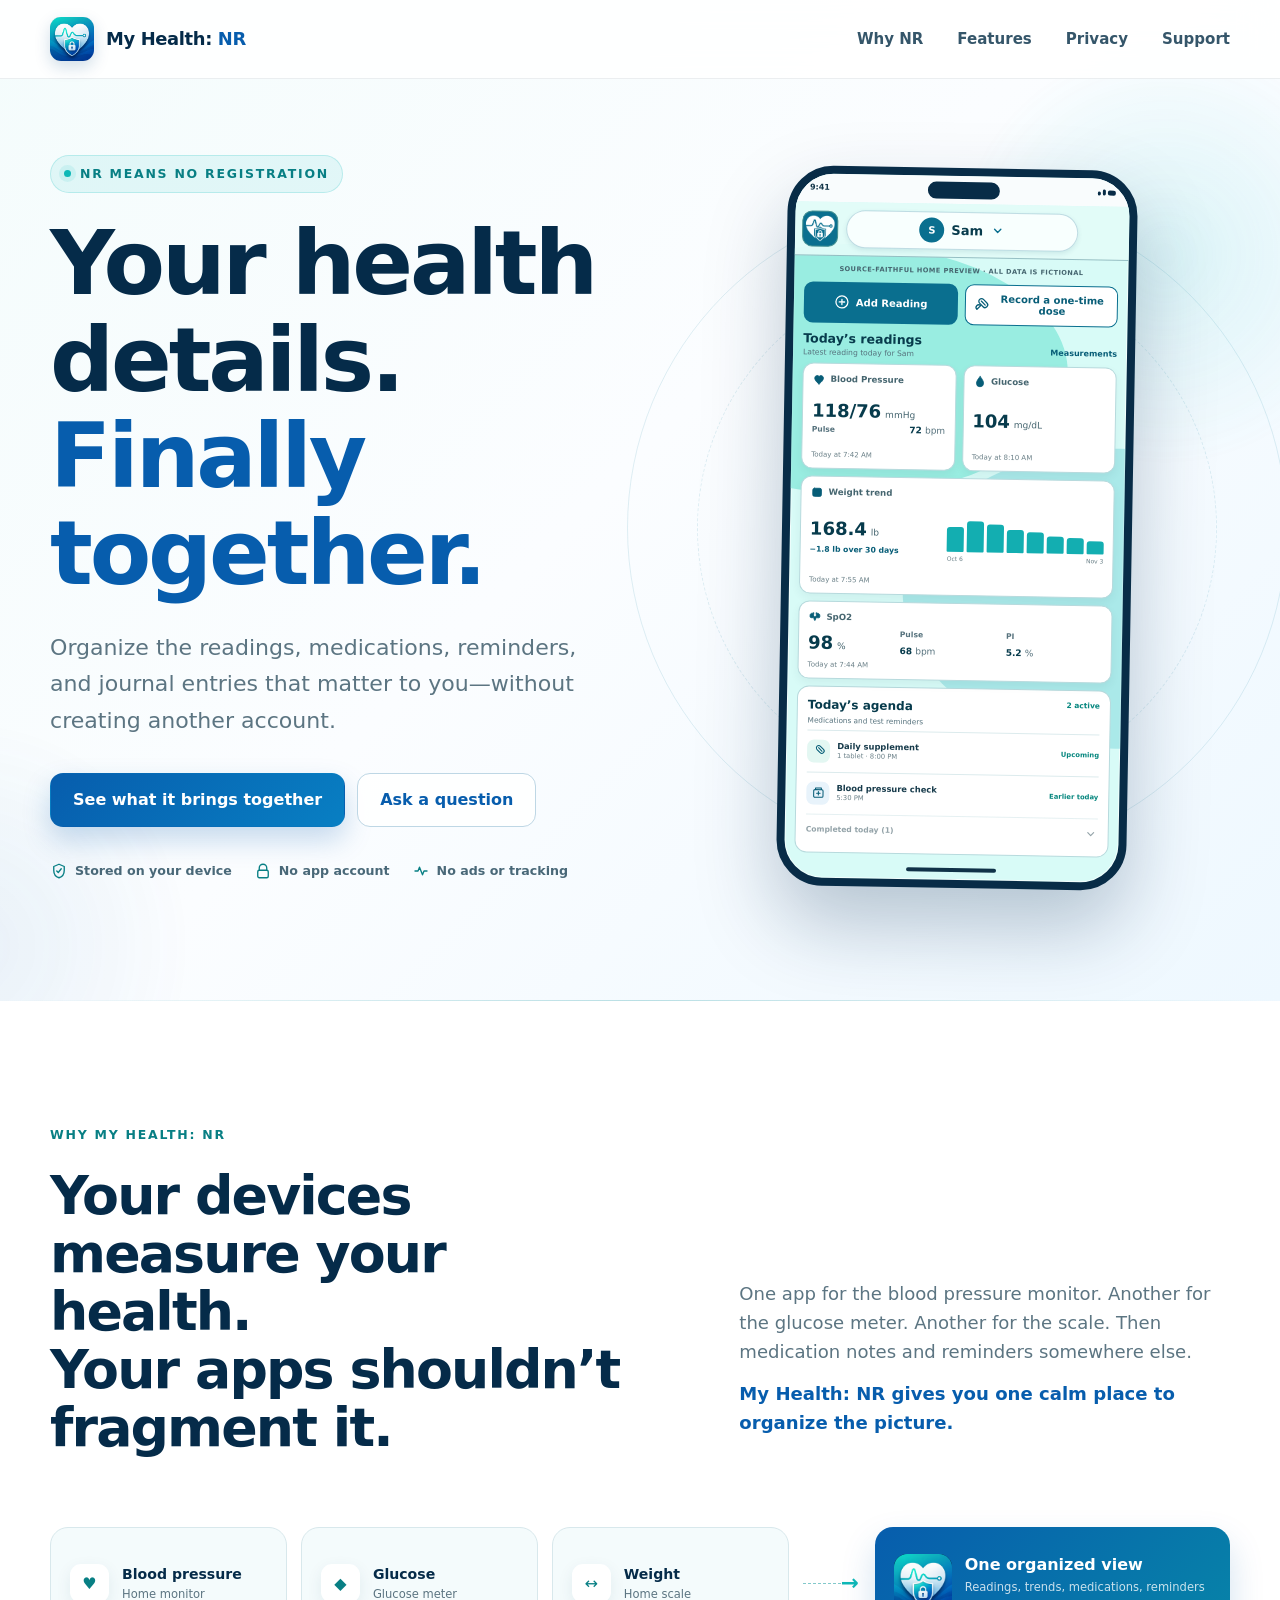
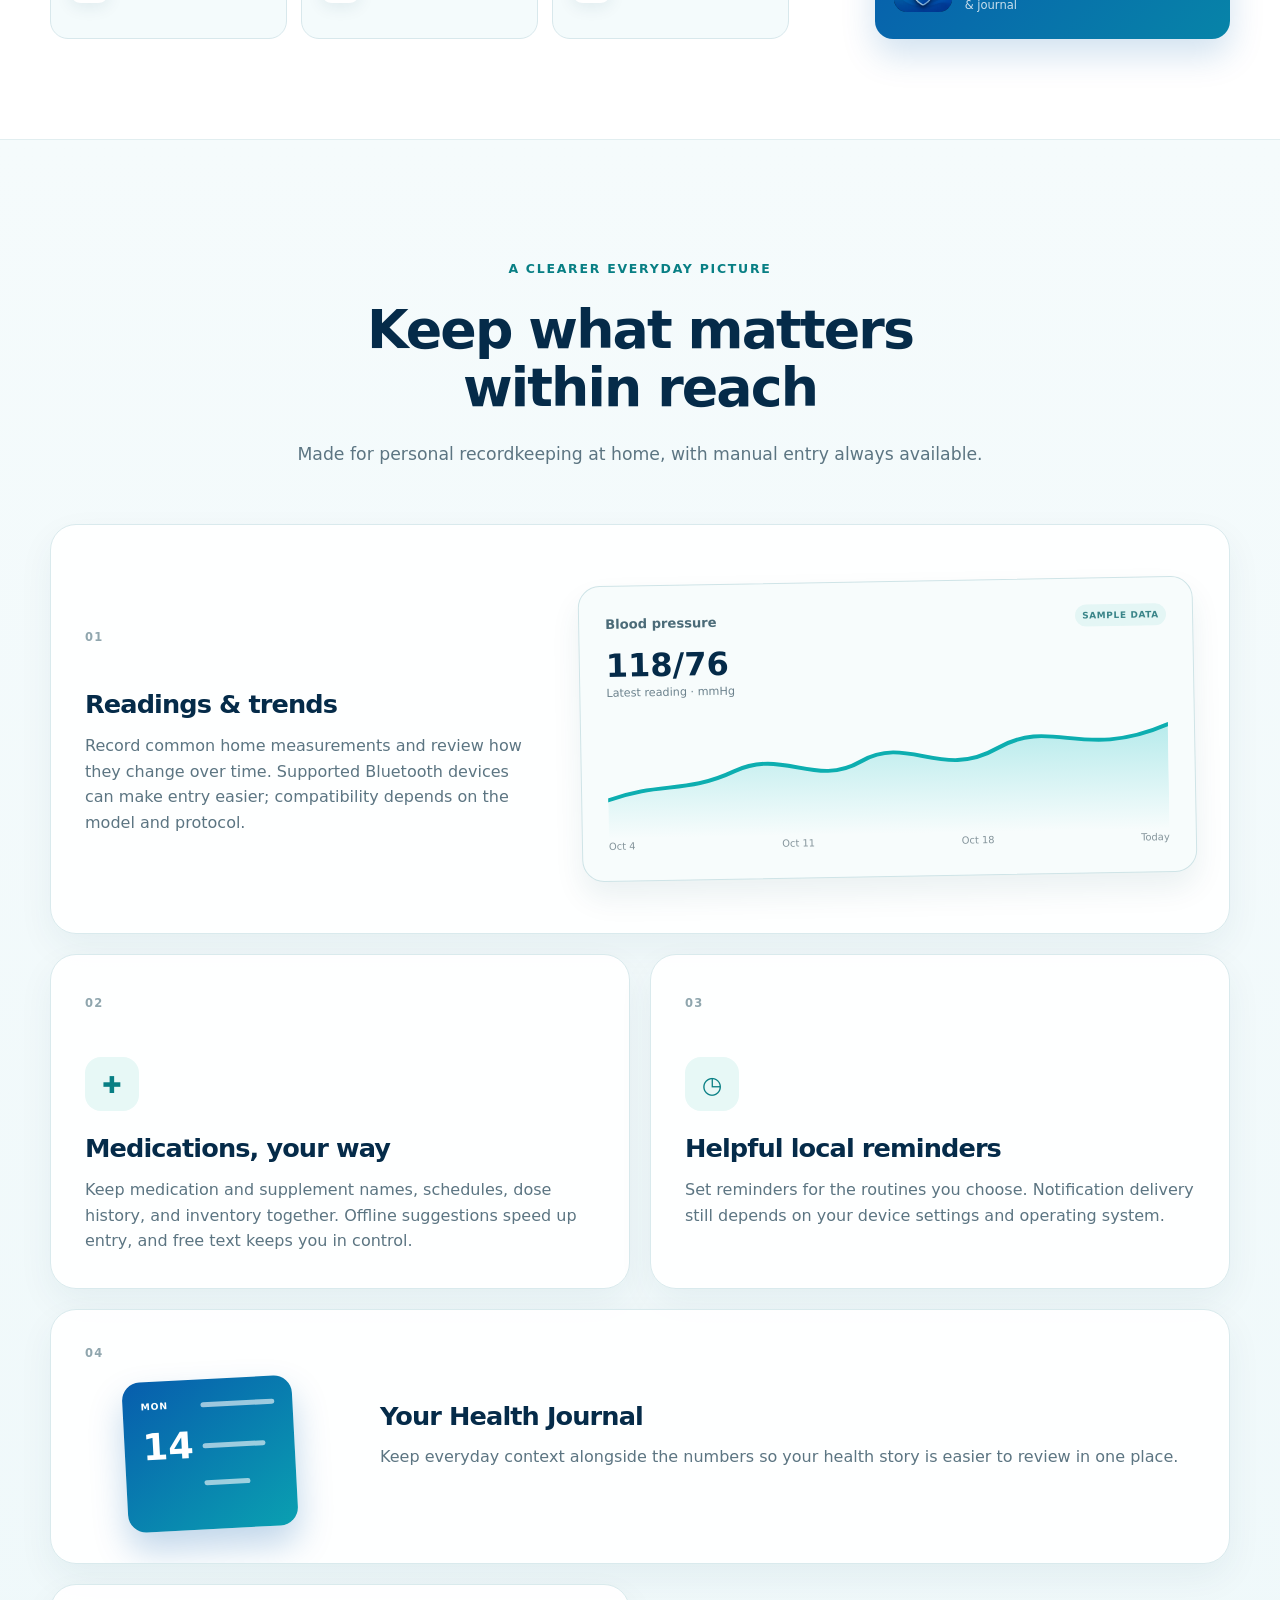
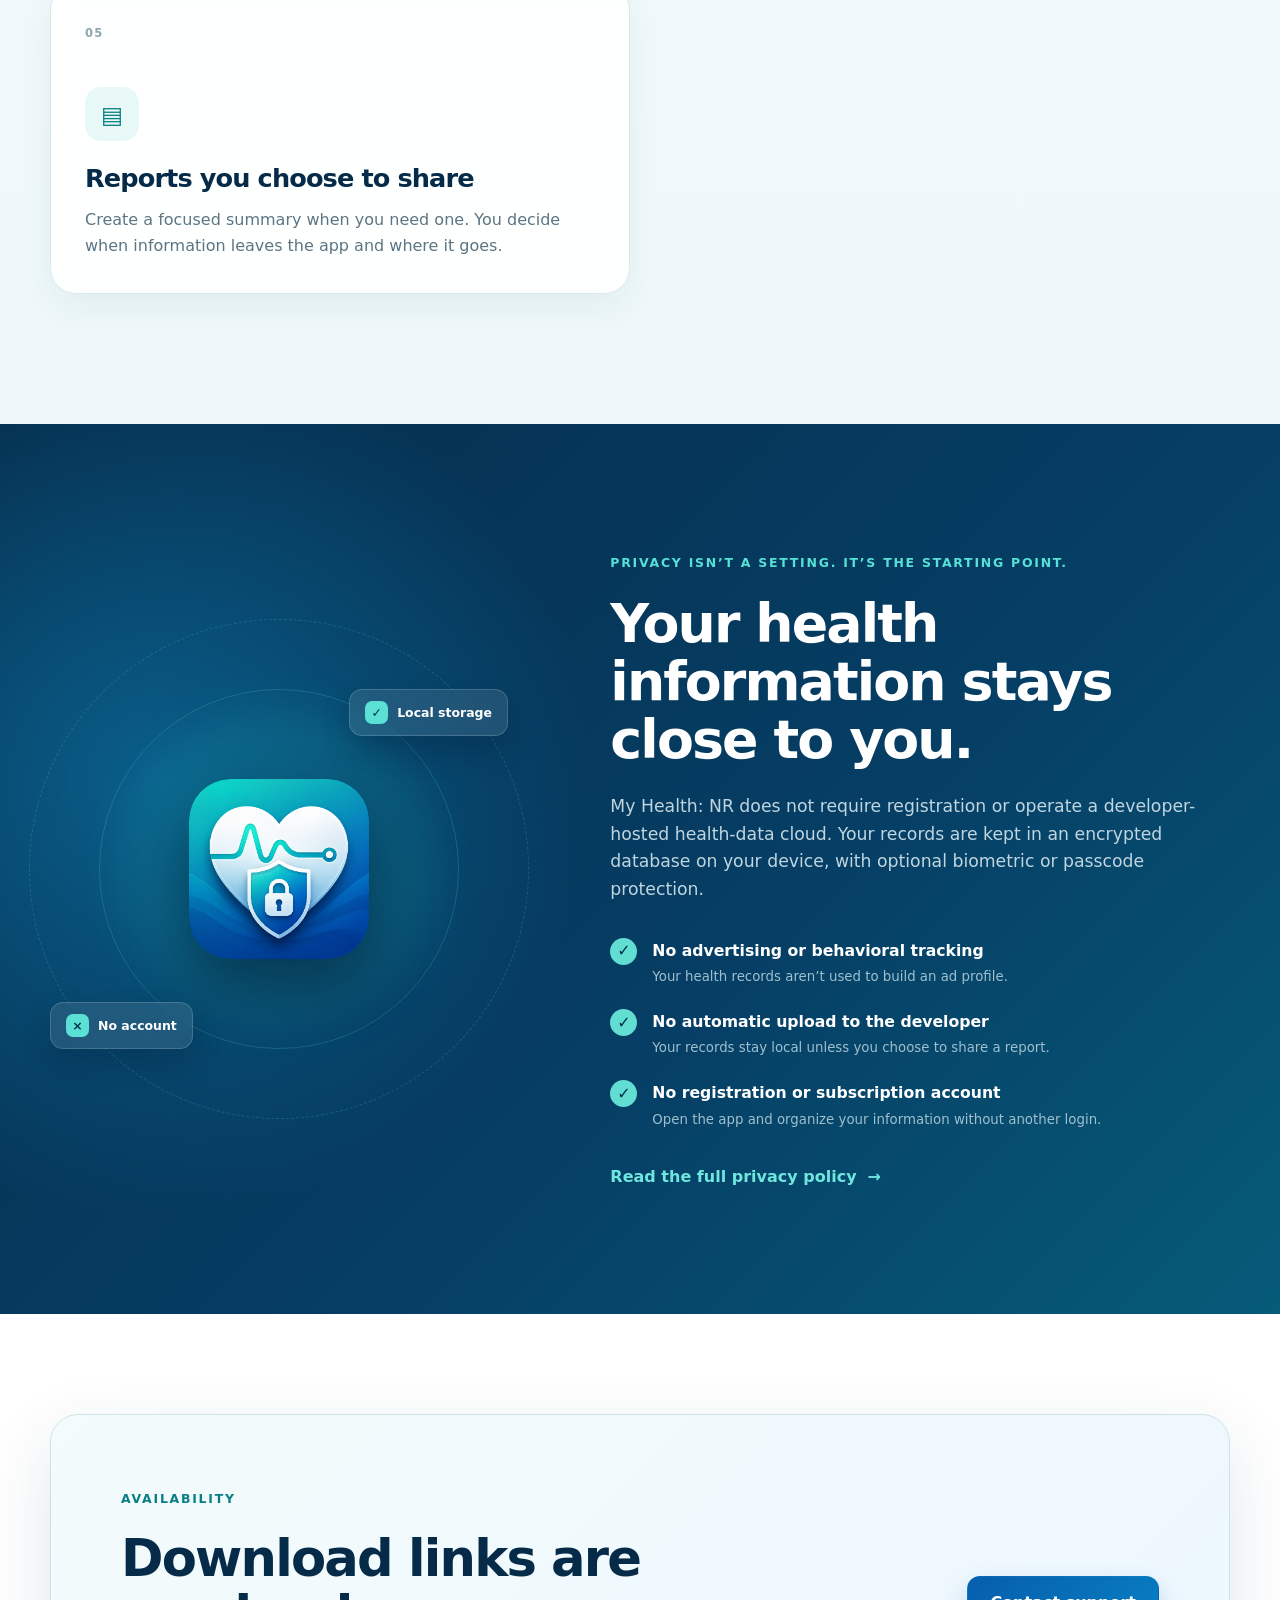
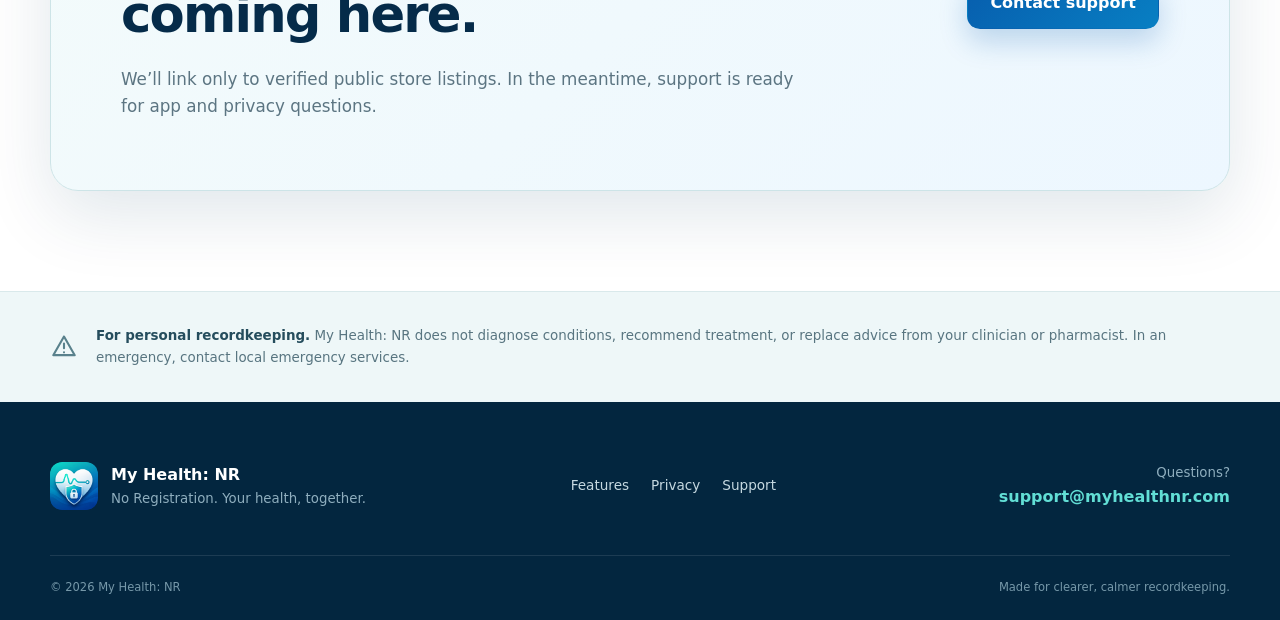
==== index.html @ 7d85dfb4 "Publish initial My Health NR website" ====
<!doctype html>
<html lang="en">
<head>
  <meta charset="utf-8">
  <meta name="viewport" content="width=device-width, initial-scale=1">
  <meta name="theme-color" content="#075dad">
  <meta name="description" content="My Health: NR keeps readings, medication details, reminders, and your health journal organized in one private place—without an app account.">
  <meta property="og:title" content="My Health: NR — your health, together">
  <meta property="og:description" content="One private place for the health details you track at home. No registration required.">
  <meta property="og:type" content="website">
  <title>My Health: NR — Your health, together</title>
  <link rel="icon" href="assets/icon.png">
  <link rel="stylesheet" href="styles.css">
</head>
<body>
  <a class="skip-link" href="#main">Skip to main content</a>

  <header class="site-header" data-header>
    <div class="header-inner">
      <a class="brand" href="index.html" aria-label="My Health: NR home">
        <img src="assets/icon.png" alt="" width="44" height="44">
        <span>My Health: <strong>NR</strong></span>
      </a>
      <button class="menu-button" type="button" aria-expanded="false" aria-controls="site-nav" data-menu-button>
        <span class="sr-only">Open menu</span>
        <span></span><span></span><span></span>
      </button>
      <nav id="site-nav" class="site-nav" aria-label="Main navigation" data-nav>
        <a href="#why">Why NR</a>
        <a href="#features">Features</a>
        <a href="#privacy">Privacy</a>
        <a href="support.html">Support</a>
      </nav>
    </div>
  </header>

  <main id="main">
    <section class="hero">
      <div class="hero-glow hero-glow-one" aria-hidden="true"></div>
      <div class="hero-glow hero-glow-two" aria-hidden="true"></div>
      <div class="shell hero-grid">
        <div class="hero-copy">
          <div class="eyebrow"><span class="eyebrow-dot"></span> NR means No Registration</div>
          <h1>Your health details.<br><span>Finally together.</span></h1>
          <p class="hero-lead">Organize the readings, medications, reminders, and journal entries that matter to you—without creating another account.</p>
          <div class="hero-actions">
            <a class="button button-primary" href="#features">See what it brings together</a>
            <a class="button button-secondary" href="mailto:support@myhealthnr.com?subject=My%20Health%3A%20NR%20question">Ask a question</a>
          </div>
          <div class="trust-row" aria-label="Product principles">
            <span><svg aria-hidden="true" viewBox="0 0 24 24"><path d="M12 3 5 6v5c0 4.7 2.8 8.8 7 10 4.2-1.2 7-5.3 7-10V6l-7-3Z"/><path d="m9 12 2 2 4-5"/></svg>Stored on your device</span>
            <span><svg aria-hidden="true" viewBox="0 0 24 24"><path d="M7 11V8a5 5 0 0 1 10 0v3"/><rect x="5" y="11" width="14" height="10" rx="2"/></svg>No app account</span>
            <span><svg aria-hidden="true" viewBox="0 0 24 24"><path d="M4 12h4l2-5 4 10 2-5h4"/></svg>No ads or tracking</span>
          </div>
        </div>

        <div class="hero-visual" aria-label="Source-faithful illustration of the My Health: NR Home screen using fictional data">
          <div class="orbit orbit-one" aria-hidden="true"></div>
          <div class="orbit orbit-two" aria-hidden="true"></div>
          <div class="phone">
            <div class="phone-top"><span>9:41</span><span class="phone-island"></span><span class="phone-status" aria-hidden="true"><i></i><i></i><i></i></span></div>
            <div class="phone-appbar">
              <div class="mnr-brand-backdrop" aria-label="Menu and My Health: NR brand badge"><span class="mnr-brand-mask"></span></div>
              <div class="mnr-profile-control" aria-label="Selected fictional profile: Sam">
                <span class="phone-avatar">S</span><strong>Sam</strong>
                <svg aria-hidden="true" viewBox="0 0 24 24"><path d="m7 9 5 5 5-5"/></svg>
              </div>
              <span class="mnr-top-spacer" aria-hidden="true"></span>
            </div>
            <div class="phone-body">
              <div class="demo-note">SOURCE-FAITHFUL HOME PREVIEW · ALL DATA IS FICTIONAL</div>
              <div class="mnr-actions">
                <div class="mnr-action mnr-action-primary"><svg aria-hidden="true" viewBox="0 0 24 24"><circle cx="12" cy="12" r="9"/><path d="M12 8v8M8 12h8"/></svg><span>Add Reading</span></div>
                <div class="mnr-action mnr-action-secondary"><svg aria-hidden="true" viewBox="0 0 24 24"><path d="M8.5 4.5a4 4 0 0 1 5.7 0l5.3 5.3a4 4 0 0 1-5.7 5.7L8.5 10.2a4 4 0 0 1 0-5.7Z"/><path d="m11 7 6 6M4.5 13.8a4 4 0 0 1 5.7 0l.1.1-5.6 5.6-.2-.1a4 4 0 0 1 0-5.6Z"/></svg><span>Record a one-time dose</span></div>
              </div>
              <div class="mnr-section-heading">
                <div><strong>Today’s readings</strong><small>Latest reading today for Sam</small></div><span>Measurements</span>
              </div>
              <div class="mnr-reading-grid">
                <div class="mnr-reading-card">
                  <div class="mnr-card-label"><svg aria-hidden="true" viewBox="0 0 24 24"><path d="M12 21s-8-5.2-8-11a4.5 4.5 0 0 1 8-2.8A4.5 4.5 0 0 1 20 10c0 5.8-8 11-8 11Z"/></svg><span>Blood Pressure</span></div>
                  <div class="mnr-reading-data"><div class="mnr-primary"><strong>118/76</strong><span>mmHg</span></div><div class="mnr-secondary"><span>Pulse</span><b>72 <i>bpm</i></b></div></div>
                  <small class="mnr-card-footer">Today at 7:42 AM</small>
                </div>
                <div class="mnr-reading-card">
                  <div class="mnr-card-label"><svg aria-hidden="true" viewBox="0 0 24 24"><path d="M12 2S5.5 9.2 5.5 14.5a6.5 6.5 0 0 0 13 0C18.5 9.2 12 2 12 2Z"/></svg><span>Glucose</span></div>
                  <div class="mnr-reading-data"><div class="mnr-primary"><strong>104</strong><span>mg/dL</span></div></div>
                  <small class="mnr-card-footer">Today at 8:10 AM</small>
                </div>
                <div class="mnr-reading-card mnr-card-wide mnr-weight-card">
                  <div class="mnr-card-label"><svg aria-hidden="true" viewBox="0 0 24 24"><rect x="4" y="5" width="16" height="15" rx="3"/><path d="M9 10a3 3 0 0 1 6 0M12 10l2-2"/></svg><span>Weight trend</span></div>
                  <div class="mnr-weight-layout"><div><div class="mnr-primary"><strong>168.4</strong><span>lb</span></div><b class="mnr-trend-delta">−1.8 lb over 30 days</b></div><div class="mnr-bars" aria-hidden="true"><i style="height:70%"></i><i style="height:86%"></i><i style="height:78%"></i><i style="height:64%"></i><i style="height:58%"></i><i style="height:49%"></i><i style="height:44%"></i><i style="height:38%"></i><span><em>Oct 6</em><em>Nov 3</em></span></div></div>
                  <small class="mnr-card-footer">Today at 7:55 AM</small>
                </div>
                <div class="mnr-reading-card mnr-card-wide mnr-ox-card">
                  <div class="mnr-card-label"><svg aria-hidden="true" viewBox="0 0 24 24"><path d="M9.5 4.5v6.8c0 1.1-.9 2-2 2H5c-1.1 0-2-.9-2-2V9c0-2.2 1.8-4 4-4h2.5ZM14.5 4.5v6.8c0 1.1.9 2 2 2H19c1.1 0 2-.9 2-2V9c0-2.2-1.8-4-4-4h-2.5ZM9.5 10.5c0 3.5 1 6 2.5 8 1.5-2 2.5-4.5 2.5-8"/></svg><span>SpO2</span></div>
                  <div class="mnr-ox-layout"><div class="mnr-primary"><strong>98</strong><span>%</span></div><div class="mnr-secondary"><span>Pulse</span><b>68 <i>bpm</i></b></div><div class="mnr-secondary"><span>PI</span><b>5.2 <i>%</i></b></div></div>
                  <small class="mnr-card-footer">Today at 7:44 AM</small>
                </div>
              </div>
              <div class="mnr-agenda-card">
                <div class="mnr-agenda-heading"><div><strong>Today’s agenda</strong><small>Medications and test reminders</small></div><span>2 active</span></div>
                <div class="mnr-agenda-row"><span class="mnr-agenda-icon"><svg aria-hidden="true" viewBox="0 0 24 24"><path d="M8.5 4.5a4 4 0 0 1 5.7 0l5.3 5.3a4 4 0 0 1-5.7 5.7L8.5 10.2a4 4 0 0 1 0-5.7Z"/><path d="m11 7 6 6"/></svg></span><div><strong>Daily supplement</strong><small>1 tablet · 8:00 PM</small></div><b>Upcoming</b></div>
                <div class="mnr-agenda-row"><span class="mnr-agenda-icon mnr-test-icon"><svg aria-hidden="true" viewBox="0 0 24 24"><path d="M7 7V4h10v3M6 7h12a2 2 0 0 1 2 2v9a2 2 0 0 1-2 2H6a2 2 0 0 1-2-2V9a2 2 0 0 1 2-2Z"/><path d="M12 10v6M9 13h6"/></svg></span><div><strong>Blood pressure check</strong><small>5:30 PM</small></div><b>Earlier today</b></div>
                <div class="mnr-completed"><span>Completed today (1)</span><svg aria-hidden="true" viewBox="0 0 24 24"><path d="m7 9 5 5 5-5"/></svg></div>
              </div>
            </div>
            <div class="phone-home" aria-hidden="true"></div>
          </div>
          <div class="floating-card float-lock"><span>✓</span><div><strong>Private by design</strong><small>Protected on your device</small></div></div>
          <div class="floating-card float-journal"><span>i</span><div><strong>Fictional demo</strong><small>No patient records shown</small></div></div>
        </div>
      </div>
    </section>

    <section class="problem-section" id="why">
      <div class="shell problem-grid">
        <div>
          <p class="section-kicker">Why My Health: NR</p>
          <h2>Your devices measure your health.<br>Your apps shouldn’t fragment it.</h2>
        </div>
        <div class="problem-copy">
          <p>One app for the blood pressure monitor. Another for the glucose meter. Another for the scale. Then medication notes and reminders somewhere else.</p>
          <p class="problem-answer">My Health: NR gives you one calm place to organize the picture.</p>
        </div>
      </div>
      <div class="shell device-flow" aria-label="Separate health sources brought into one organized view">
        <div class="source-card"><span class="source-icon">♥</span><div><strong>Blood pressure</strong><small>Home monitor</small></div></div>
        <div class="source-card"><span class="source-icon">◆</span><div><strong>Glucose</strong><small>Glucose meter</small></div></div>
        <div class="source-card"><span class="source-icon">↔</span><div><strong>Weight</strong><small>Home scale</small></div></div>
        <div class="flow-arrow" aria-hidden="true"><span></span><b>→</b></div>
        <div class="destination-card"><img src="assets/icon.png" alt="" width="64" height="64"><div><strong>One organized view</strong><small>Readings, trends, medications, reminders &amp; journal</small></div></div>
      </div>
    </section>

    <section class="features-section" id="features">
      <div class="shell">
        <div class="section-heading centered">
          <p class="section-kicker">A clearer everyday picture</p>
          <h2>Keep what matters within reach</h2>
          <p>Made for personal recordkeeping at home, with manual entry always available.</p>
        </div>
        <div class="feature-grid">
          <article class="feature-card feature-large">
            <div class="feature-copy">
              <span class="feature-number">01</span>
              <h3>Readings &amp; trends</h3>
              <p>Record common home measurements and review how they change over time. Supported Bluetooth devices can make entry easier; compatibility depends on the model and protocol.</p>
            </div>
            <div class="trend-demo" aria-label="Illustrative trend chart using sample data">
              <div class="trend-top"><span>Blood pressure</span><span class="sample-pill">SAMPLE DATA</span></div>
              <div class="trend-values"><strong>118/76</strong><small>Latest reading · mmHg</small></div>
              <svg aria-hidden="true" viewBox="0 0 420 135" preserveAspectRatio="none"><defs><linearGradient id="chart-fill" x1="0" y1="0" x2="0" y2="1"><stop offset="0" stop-color="#12bfc2" stop-opacity=".28"/><stop offset="1" stop-color="#12bfc2" stop-opacity="0"/></linearGradient></defs><path class="chart-fill" d="M0 95 C40 76, 58 90, 95 67 S155 86, 190 59 S250 80, 292 48 S355 63, 420 26 L420 135 L0 135Z"/><path class="chart-line" d="M0 95 C40 76, 58 90, 95 67 S155 86, 190 59 S250 80, 292 48 S355 63, 420 26"/></svg>
              <div class="chart-labels"><span>Oct 4</span><span>Oct 11</span><span>Oct 18</span><span>Today</span></div>
            </div>
          </article>

          <article class="feature-card">
            <span class="feature-number">02</span>
            <div class="feature-symbol">✚</div>
            <h3>Medications, your way</h3>
            <p>Keep medication and supplement names, schedules, dose history, and inventory together. Offline suggestions speed up entry, and free text keeps you in control.</p>
          </article>

          <article class="feature-card">
            <span class="feature-number">03</span>
            <div class="feature-symbol">◷</div>
            <h3>Helpful local reminders</h3>
            <p>Set reminders for the routines you choose. Notification delivery still depends on your device settings and operating system.</p>
          </article>

          <article class="feature-card journal-card">
            <span class="feature-number">04</span>
            <div class="journal-visual" aria-hidden="true"><span>MON</span><strong>14</strong><i></i><i></i><i></i></div>
            <div>
              <h3>Your Health Journal</h3>
              <p>Keep everyday context alongside the numbers so your health story is easier to review in one place.</p>
            </div>
          </article>

          <article class="feature-card">
            <span class="feature-number">05</span>
            <div class="feature-symbol">▤</div>
            <h3>Reports you choose to share</h3>
            <p>Create a focused summary when you need one. You decide when information leaves the app and where it goes.</p>
          </article>
        </div>
      </div>
    </section>

    <section class="privacy-section" id="privacy">
      <div class="shell privacy-grid">
        <div class="privacy-visual">
          <div class="privacy-ring ring-one"></div><div class="privacy-ring ring-two"></div>
          <img src="assets/icon.png" alt="My Health: NR app icon" width="180" height="180">
          <div class="privacy-badge badge-local"><span>✓</span>Local storage</div>
          <div class="privacy-badge badge-account"><span>×</span>No account</div>
        </div>
        <div class="privacy-copy">
          <p class="section-kicker light">Privacy isn’t a setting. It’s the starting point.</p>
          <h2>Your health information stays close to you.</h2>
          <p>My Health: NR does not require registration or operate a developer-hosted health-data cloud. Your records are kept in an encrypted database on your device, with optional biometric or passcode protection.</p>
          <ul class="privacy-list">
            <li><span>✓</span><div><strong>No advertising or behavioral tracking</strong><small>Your health records aren’t used to build an ad profile.</small></div></li>
            <li><span>✓</span><div><strong>No automatic upload to the developer</strong><small>Your records stay local unless you choose to share a report.</small></div></li>
            <li><span>✓</span><div><strong>No registration or subscription account</strong><small>Open the app and organize your information without another login.</small></div></li>
          </ul>
          <a class="text-link light-link" href="privacy.html">Read the full privacy policy <span>→</span></a>
        </div>
      </div>
    </section>

    <section class="availability-section" id="availability">
      <div class="shell availability-card">
        <div>
          <p class="section-kicker">Availability</p>
          <h2>Download links are coming here.</h2>
          <p>We’ll link only to verified public store listings. In the meantime, support is ready for app and privacy questions.</p>
        </div>
        <a class="button button-primary" href="mailto:support@myhealthnr.com?subject=My%20Health%3A%20NR%20availability">Contact support</a>
      </div>
    </section>

    <section class="disclaimer-section">
      <div class="shell disclaimer-inner">
        <svg aria-hidden="true" viewBox="0 0 24 24"><path d="M12 3 2.8 19h18.4L12 3Z"/><path d="M12 9v4M12 16.5v.1"/></svg>
        <p><strong>For personal recordkeeping.</strong> My Health: NR does not diagnose conditions, recommend treatment, or replace advice from your clinician or pharmacist. In an emergency, contact local emergency services.</p>
      </div>
    </section>
  </main>

  <footer class="site-footer">
    <div class="shell footer-grid">
      <div class="footer-brand"><img src="assets/icon.png" alt="" width="48" height="48"><div><strong>My Health: NR</strong><small>No Registration. Your health, together.</small></div></div>
      <nav aria-label="Footer navigation"><a href="index.html#features">Features</a><a href="privacy.html">Privacy</a><a href="support.html">Support</a></nav>
      <div class="footer-contact"><small>Questions?</small><a href="mailto:support@myhealthnr.com">support@myhealthnr.com</a></div>
    </div>
    <div class="shell footer-bottom"><span>© <span data-year>2026</span> My Health: NR</span><span>Made for clearer, calmer recordkeeping.</span></div>
  </footer>
  <script src="script.js"></script>
</body>
</html>
---- styles.css ----
:root {
  --navy: #052b49;
  --blue: #075dad;
  --blue-deep: #064888;
  --teal: #0eb8b7;
  --teal-dark: #087f84;
  --mint: #d8fbf7;
  --ice: #f4fbfc;
  --ink: #12394f;
  --muted: #5c7582;
  --line: #d8e8ec;
  --white: #fff;
  --shadow: 0 24px 70px rgba(6, 58, 89, .12);
  --radius: 26px;
  --shell: min(1180px, calc(100% - 40px));
}

* { box-sizing: border-box; }
html { scroll-behavior: smooth; }
body { margin: 0; color: var(--ink); background: var(--white); font-family: Inter, ui-sans-serif, system-ui, -apple-system, BlinkMacSystemFont, "Segoe UI", sans-serif; line-height: 1.6; -webkit-font-smoothing: antialiased; }
img, svg { display: block; max-width: 100%; }
a { color: inherit; }
button, a { -webkit-tap-highlight-color: transparent; }
button { font: inherit; }
h1, h2, h3, p { margin-top: 0; }
h1, h2, h3 { color: var(--navy); letter-spacing: -.035em; line-height: 1.08; }
h1 { font-size: clamp(3.3rem, 7vw, 6.6rem); font-weight: 780; margin-bottom: 28px; }
h2 { font-size: clamp(2.15rem, 4.2vw, 4.25rem); margin-bottom: 24px; }
h3 { font-size: clamp(1.35rem, 2vw, 1.85rem); margin-bottom: 14px; }
p { color: var(--muted); }
.shell { width: var(--shell); margin-inline: auto; }
.sr-only { position: absolute; width: 1px; height: 1px; padding: 0; margin: -1px; overflow: hidden; clip: rect(0,0,0,0); white-space: nowrap; border: 0; }
.skip-link { position: fixed; left: 16px; top: -80px; z-index: 999; background: var(--navy); color: white; padding: 12px 18px; border-radius: 9px; text-decoration: none; transition: top .2s; }
.skip-link:focus { top: 16px; }

.site-header { position: fixed; inset: 0 0 auto; z-index: 50; background: rgba(255,255,255,.86); backdrop-filter: blur(18px); border-bottom: 1px solid rgba(5,43,73,.08); transition: box-shadow .25s, background .25s; }
.site-header.scrolled { background: rgba(255,255,255,.96); box-shadow: 0 8px 30px rgba(5,43,73,.08); }
.header-inner { width: var(--shell); min-height: 78px; margin-inline: auto; display: flex; align-items: center; justify-content: space-between; gap: 30px; }
.brand { display: inline-flex; align-items: center; gap: 12px; text-decoration: none; color: var(--navy); font-size: 1.12rem; font-weight: 680; letter-spacing: -.02em; }
.brand img { width: 44px; height: 44px; border-radius: 11px; box-shadow: 0 6px 16px rgba(6,74,126,.18); }
.brand strong { color: var(--blue); }
.site-nav { display: flex; align-items: center; gap: 34px; }
.site-nav a { color: #35566a; text-decoration: none; font-size: .94rem; font-weight: 650; }
.site-nav a:hover, .site-nav a:focus-visible { color: var(--blue); }
.menu-button { display: none; width: 44px; height: 44px; border: 0; background: transparent; align-items: center; justify-content: center; flex-direction: column; gap: 5px; }
.menu-button span:not(.sr-only) { width: 23px; height: 2px; background: var(--navy); border-radius: 2px; transition: transform .2s, opacity .2s; }

.hero { position: relative; min-height: 800px; padding: 155px 0 100px; overflow: hidden; background: linear-gradient(135deg, #f4fcfc 0%, #fbfdff 48%, #eef8ff 100%); }
.hero::after { content: ""; position: absolute; inset: auto 0 0; height: 1px; background: linear-gradient(90deg, transparent, #b9dfe4, transparent); }
.hero-grid { display: grid; grid-template-columns: 1.02fr .98fr; align-items: center; gap: clamp(30px, 5vw, 80px); position: relative; z-index: 2; }
.hero-copy { padding-bottom: 20px; }
.eyebrow, .section-kicker { display: inline-flex; align-items: center; gap: 9px; color: var(--teal-dark); font-size: .78rem; font-weight: 800; letter-spacing: .14em; text-transform: uppercase; margin-bottom: 22px; }
.eyebrow { padding: 8px 13px; border-radius: 999px; background: rgba(14,184,183,.09); border: 1px solid rgba(14,184,183,.2); }
.eyebrow-dot { width: 7px; height: 7px; background: var(--teal); border-radius: 50%; box-shadow: 0 0 0 5px rgba(14,184,183,.1); }
h1 span { color: var(--blue); }
.hero-lead { max-width: 650px; font-size: clamp(1.15rem, 2vw, 1.38rem); line-height: 1.65; margin-bottom: 34px; }
.hero-actions { display: flex; gap: 12px; flex-wrap: wrap; }
.button { min-height: 52px; display: inline-flex; align-items: center; justify-content: center; padding: 13px 22px; border: 1px solid transparent; border-radius: 13px; text-decoration: none; font-weight: 760; transition: transform .18s, box-shadow .18s, background .18s; }
.button:hover { transform: translateY(-2px); }
.button-primary { color: white; background: linear-gradient(135deg, var(--blue), #087fc3); box-shadow: 0 13px 28px rgba(7,93,173,.22); }
.button-primary:hover { box-shadow: 0 16px 34px rgba(7,93,173,.29); }
.button-secondary { color: var(--blue); background: rgba(255,255,255,.9); border-color: #bed7e5; }
.trust-row { display: flex; align-items: center; gap: 22px; flex-wrap: wrap; margin-top: 34px; color: #496878; font-size: .79rem; font-weight: 650; }
.trust-row span { display: inline-flex; align-items: center; gap: 7px; }
.trust-row svg { width: 18px; height: 18px; fill: none; stroke: var(--teal-dark); stroke-width: 1.8; stroke-linecap: round; stroke-linejoin: round; }
.hero-glow { position: absolute; border-radius: 50%; filter: blur(10px); opacity: .7; }
.hero-glow-one { width: 430px; height: 430px; right: -100px; top: 40px; background: radial-gradient(circle, rgba(15,189,193,.18), transparent 70%); }
.hero-glow-two { width: 470px; height: 470px; left: -270px; bottom: -180px; background: radial-gradient(circle, rgba(7,93,173,.11), transparent 70%); }

.hero-visual { position: relative; min-height: 740px; display: grid; place-items: center; }
.orbit { position: absolute; border-radius: 50%; border: 1px solid rgba(9,125,154,.12); }
.orbit-one { width: 660px; height: 660px; }
.orbit-two { width: 520px; height: 520px; border-style: dashed; }
.phone { width: 350px; height: 720px; position: relative; z-index: 3; background: #d8fbf7; border: 8px solid #082c47; border-radius: 46px; box-shadow: 0 38px 80px rgba(4,43,76,.26), inset 0 0 0 1px rgba(255,255,255,.7); overflow: hidden; transform: rotate(1deg); }
.phone::before, .phone::after { content: ""; position: absolute; z-index: 0; border-radius: 50%; pointer-events: none; }
.phone::before { width: 430px; height: 250px; left: -155px; top: 70px; background: #68e2d0; opacity: .56; }
.phone::after { width: 430px; height: 300px; right: -210px; top: 270px; background: #33b9c5; opacity: .28; }
.phone-top, .phone-appbar, .phone-body, .phone-home { position: relative; z-index: 1; }
.phone-top { height: 28px; display: flex; align-items: center; justify-content: space-between; padding: 0 14px; background: #f9fcfd; font-size: 8px; font-weight: 750; color: #14374a; }
.phone-island { width: 72px; height: 17px; border-radius: 15px; background: #082c47; }
.phone-status { display: flex; align-items: flex-end; gap: 2px; }
.phone-status i { display: block; width: 3px; border-radius: 3px; background: #082c47; }
.phone-status i:nth-child(1) { height: 4px; }.phone-status i:nth-child(2) { height: 6px; }.phone-status i:nth-child(3) { width: 8px; height: 5px; border-radius: 2px; }
.phone-appbar { height: 54px; display: grid; grid-template-columns: 44px 1fr 44px; align-items: center; padding: 0 7px; background: rgba(227,252,249,.94); border-bottom: 1px solid rgba(8,74,96,.35); }
.mnr-brand-backdrop { width: 36px; height: 36px; display: grid; place-items: center; border-radius: 10px; border: 1px solid #438f91; background: #0a6f8f; }
.mnr-brand-mask { width: 30px; height: 30px; display: block; background: #fff; -webkit-mask: url("assets/mhd-icon-mask.png") center/contain no-repeat; mask: url("assets/mhd-icon-mask.png") center/contain no-repeat; }
.mnr-profile-control { min-width: 0; min-height: 38px; display: flex; align-items: center; justify-content: center; gap: 7px; padding: 4px 10px; border: 1px solid rgba(10,111,143,.24); border-radius: 22px; background: rgba(255,255,255,.76); box-shadow: 0 2px 5px rgba(6,72,94,.1); }
.mnr-profile-control strong { min-width: 0; overflow: hidden; color: #073b4c; font-size: 13px; line-height: 1; text-overflow: ellipsis; white-space: nowrap; }
.mnr-profile-control svg { width: 15px; height: 15px; fill: none; stroke: #0a6f8f; stroke-width: 2.2; stroke-linecap: round; stroke-linejoin: round; }
.phone-avatar { width: 25px; height: 25px; flex: 0 0 auto; display: grid; place-items: center; color: white; background: #0a6f8f; border-radius: 50%; font-size: 10px; font-weight: 800; }
.mnr-top-spacer { width: 36px; height: 36px; }
.phone-body { height: calc(100% - 82px); padding: 8px 10px 22px; overflow: hidden; }
.demo-note { color: #45656f; font-size: 6.6px; font-weight: 850; letter-spacing: .065em; text-align: center; margin-bottom: 7px; }
.mnr-actions { display: grid; grid-template-columns: 1fr 1fr; gap: 7px; margin-bottom: 9px; }
.mnr-action { min-height: 41px; display: flex; align-items: center; justify-content: center; gap: 6px; padding: 6px 8px; border-radius: 9px; font-size: 10px; font-weight: 800; line-height: 1.1; text-align: center; }
.mnr-action svg { width: 16px; height: 16px; flex: 0 0 auto; fill: none; stroke: currentColor; stroke-width: 1.9; stroke-linecap: round; stroke-linejoin: round; }
.mnr-action-primary { color: #fff; background: #0a6f8f; }
.mnr-action-secondary { color: #075d77; border: 1px solid #0a6f8f; background: #fff; }
.mnr-section-heading { display: flex; align-items: flex-end; justify-content: space-between; gap: 8px; margin-bottom: 6px; }
.mnr-section-heading strong, .mnr-section-heading small { display: block; }
.mnr-section-heading strong { color: #073b4c; font-size: 12.5px; line-height: 1.15; }
.mnr-section-heading small { margin-top: 2px; color: #56727d; font-size: 7.6px; line-height: 1.2; }
.mnr-section-heading > span { color: #075d77; font-size: 8px; font-weight: 800; }
.mnr-reading-grid { display: grid; grid-template-columns: 1fr 1fr; gap: 7px; }
.mnr-reading-card { min-height: 106px; display: flex; flex-direction: column; padding: 9px; border-radius: 11px; background: #fff; border: 1px solid #b7dadd; box-shadow: 0 4px 10px rgba(7,59,76,.06); }
.mnr-card-wide { grid-column: 1/-1; }
.mnr-card-label { display: flex; align-items: center; gap: 5px; color: #45656f; font-size: 8.6px; font-weight: 800; }
.mnr-card-label svg { width: 13px; height: 13px; flex: 0 0 auto; fill: #075d77; stroke: #075d77; stroke-width: 1.5; stroke-linecap: round; stroke-linejoin: round; }
.mnr-reading-data { flex: 1; display: flex; flex-direction: column; justify-content: center; padding: 3px 0; }
.mnr-primary { display: flex; align-items: baseline; flex-wrap: wrap; gap: 4px; }
.mnr-primary strong { color: #073b4c; font-size: 18px; line-height: 1.1; font-weight: 800; }
.mnr-primary span { color: #45656f; font-size: 9px; font-weight: 400; }
.mnr-secondary { display: flex; align-items: baseline; justify-content: space-between; gap: 6px; color: #56727d; font-size: 7.6px; font-weight: 700; }
.mnr-secondary b { color: #073b4c; font-size: 9px; font-weight: 800; }
.mnr-secondary i { color: #56727d; font-style: normal; font-weight: 400; }
.mnr-card-footer { display: block; margin-top: auto; color: #6b8088; font-size: 7px; line-height: 1.2; }
.mnr-weight-card { min-height: 118px; }
.mnr-weight-layout { flex: 1; display: grid; grid-template-columns: .9fr 1.1fr; gap: 9px; align-items: center; }
.mnr-trend-delta { display: block; margin-top: 5px; color: #075d77; font-size: 7.7px; }
.mnr-bars { height: 47px; display: flex; align-items: flex-end; gap: 3px; position: relative; padding-bottom: 11px; }
.mnr-bars i { flex: 1; min-width: 3px; border-radius: 3px 3px 1px 1px; background: #13aeb1; }
.mnr-bars > span { position: absolute; inset: auto 0 0; display: flex; justify-content: space-between; }
.mnr-bars em { color: #6b8088; font-size: 6px; font-style: normal; }
.mnr-ox-card { min-height: 78px; }
.mnr-ox-layout { flex: 1; display: grid; grid-template-columns: .85fr 1fr 1fr; gap: 10px; align-items: center; padding: 2px 0; }
.mnr-ox-layout .mnr-secondary { display: block; }
.mnr-ox-layout .mnr-secondary b { display: block; margin-top: 2px; }
.mnr-agenda-card { margin-top: 7px; padding: 9px 10px 7px; border-radius: 12px; border: 1px solid #b7dadd; background: #fff; }
.mnr-agenda-heading { display: flex; align-items: flex-start; justify-content: space-between; gap: 8px; margin-bottom: 3px; }
.mnr-agenda-heading strong, .mnr-agenda-heading small { display: block; }
.mnr-agenda-heading strong { color: #073b4c; font-size: 12px; }
.mnr-agenda-heading small { color: #56727d; font-size: 7.3px; }
.mnr-agenda-heading > span { color: #07877f; font-size: 7.5px; font-weight: 800; }
.mnr-agenda-row { min-height: 42px; display: grid; grid-template-columns: 24px 1fr auto; align-items: center; gap: 6px; border-top: 1px solid #dcebed; }
.mnr-agenda-icon { width: 23px; height: 23px; display: grid; place-items: center; border-radius: 7px; color: #075d77; background: #e3f7f2; }
.mnr-agenda-icon svg { width: 14px; height: 14px; fill: none; stroke: currentColor; stroke-width: 1.8; stroke-linecap: round; stroke-linejoin: round; }
.mnr-test-icon { background: #e8f3fb; }
.mnr-agenda-row div strong, .mnr-agenda-row div small { display: block; }
.mnr-agenda-row div strong { color: #173b4b; font-size: 8.3px; line-height: 1.15; }
.mnr-agenda-row div small { margin-top: 2px; color: #6b8088; font-size: 6.8px; line-height: 1.1; }
.mnr-agenda-row > b { max-width: 56px; color: #07877f; font-size: 6.8px; line-height: 1.1; text-align: right; }
.mnr-completed { min-height: 31px; display: flex; align-items: center; justify-content: space-between; border-top: 1px solid #dcebed; color: #6b8088; font-size: 7.6px; font-weight: 800; opacity: .72; }
.mnr-completed svg { width: 14px; height: 14px; fill: none; stroke: currentColor; stroke-width: 2; stroke-linecap: round; stroke-linejoin: round; }
.phone-home { position: absolute; width: 90px; height: 4px; border-radius: 4px; background: #103248; bottom: 8px; left: 50%; transform: translateX(-50%); }
.floating-card { position: absolute; z-index: 4; display: none; align-items: center; gap: 10px; padding: 12px 15px; background: rgba(255,255,255,.94); border: 1px solid rgba(174,212,221,.8); border-radius: 15px; box-shadow: 0 18px 36px rgba(6,52,82,.14); }
.floating-card > span { width: 29px; height: 29px; display: grid; place-items: center; border-radius: 9px; background: #e2f8f4; color: #078a79; font-weight: 850; }
.floating-card strong, .floating-card small { display: block; white-space: nowrap; }
.floating-card strong { color: #143e53; font-size: .76rem; }
.floating-card small { color: #6c858f; font-size: .62rem; }
.float-lock { top: 125px; right: -12px; }
.float-journal { bottom: 80px; left: -24px; }

.problem-section { padding: 120px 0 100px; background: white; }
.problem-grid { display: grid; grid-template-columns: 1.1fr .9fr; gap: clamp(40px, 7vw, 100px); align-items: end; }
.problem-grid h2 { max-width: 750px; margin-bottom: 0; }
.problem-copy { font-size: 1.13rem; padding-bottom: 5px; }
.problem-copy p { margin-bottom: 14px; }
.problem-answer { color: var(--blue); font-weight: 750; }
.device-flow { display: grid; grid-template-columns: repeat(3, 1fr) auto 1.5fr; gap: 14px; align-items: center; margin-top: 70px; }
.source-card, .destination-card { min-height: 112px; display: flex; align-items: center; gap: 13px; padding: 19px; border: 1px solid var(--line); border-radius: 18px; background: var(--ice); }
.source-icon { width: 39px; height: 39px; flex: 0 0 auto; display: grid; place-items: center; border-radius: 11px; color: var(--teal-dark); background: white; box-shadow: 0 5px 16px rgba(4,70,90,.08); }
.source-card strong, .source-card small, .destination-card strong, .destination-card small { display: block; }
.source-card strong { font-size: .88rem; color: var(--navy); }
.source-card small, .destination-card small { color: var(--muted); font-size: .72rem; }
.flow-arrow { min-width: 58px; display: flex; align-items: center; color: var(--teal); }
.flow-arrow span { width: 38px; border-top: 1px dashed #83c9cb; }
.flow-arrow b { font-size: 1.35rem; }
.destination-card { color: white; border: 0; background: linear-gradient(135deg, #075dad, #0784a8); box-shadow: 0 16px 34px rgba(7,93,173,.18); }
.destination-card img { width: 58px; height: 58px; border-radius: 13px; }
.destination-card strong { font-size: 1rem; color: white; }
.destination-card small { color: rgba(255,255,255,.78); }

.features-section { padding: 115px 0 130px; background: linear-gradient(180deg, #f5fbfc, #eef8fa); border-top: 1px solid #e1eef0; }
.section-heading { max-width: 720px; margin-bottom: 55px; }
.section-heading.centered { margin-inline: auto; text-align: center; }
.section-heading p:last-child { font-size: 1.08rem; }
.feature-grid { display: grid; grid-template-columns: repeat(2, 1fr); gap: 20px; }
.feature-card { position: relative; min-height: 310px; padding: 34px; border-radius: var(--radius); background: rgba(255,255,255,.94); border: 1px solid #d9eaed; box-shadow: 0 14px 36px rgba(4,63,82,.06); overflow: hidden; }
.feature-card p { margin-bottom: 0; }
.feature-large { grid-column: 1/-1; min-height: 410px; display: grid; grid-template-columns: .84fr 1.16fr; gap: 50px; align-items: center; }
.feature-number { display: inline-block; color: #90a6ae; font-size: .72rem; font-weight: 850; letter-spacing: .1em; margin-bottom: 45px; }
.feature-symbol { width: 54px; height: 54px; display: grid; place-items: center; margin-bottom: 24px; border-radius: 16px; background: #e7f8f6; color: var(--teal-dark); font-size: 1.45rem; }
.trend-demo { padding: 26px; border-radius: 22px; border: 1px solid #cfe4e7; background: #f7fcfc; box-shadow: 0 16px 30px rgba(7,73,92,.08); transform: rotate(-1deg); }
.trend-top { display: flex; align-items: center; justify-content: space-between; color: #4b6b78; font-size: .82rem; font-weight: 700; }
.sample-pill { padding: 4px 7px; border-radius: 999px; background: #e4f6f5; color: #398488; font-size: .56rem; letter-spacing: .07em; }
.trend-values { margin: 14px 0 7px; }
.trend-values strong, .trend-values small { display: block; }
.trend-values strong { color: var(--navy); font-size: 2rem; line-height: 1.1; }
.trend-values small { color: #6c828d; font-size: .7rem; }
.trend-demo svg { width: 100%; height: 130px; }
.chart-fill { fill: url(#chart-fill); }
.chart-line { fill: none; stroke: #0daeb0; stroke-width: 4; stroke-linecap: round; }
.chart-labels { display: flex; justify-content: space-between; color: #84949b; font-size: .62rem; }
.journal-card { grid-column: 1/-1; min-height: 250px; display: grid; grid-template-columns: 250px 1fr; gap: 45px; align-items: center; }
.journal-card .feature-number { position: absolute; top: 34px; left: 34px; }
.journal-visual { width: 170px; height: 150px; margin: 35px auto 0; padding: 18px; display: grid; grid-template-columns: 50px 1fr; grid-template-rows: auto auto repeat(3, 1fr); gap: 4px 10px; border-radius: 18px; background: linear-gradient(145deg, #075dad, #0aa0b1); box-shadow: 0 18px 34px rgba(7,93,173,.25); transform: rotate(-3deg); }
.journal-visual span, .journal-visual strong { color: white; }
.journal-visual span { font-size: .58rem; font-weight: 850; letter-spacing: .1em; align-self: end; }
.journal-visual strong { font-size: 2.3rem; grid-row: 2; }
.journal-visual i { grid-column: 2; height: 5px; border-radius: 5px; background: rgba(255,255,255,.6); align-self: center; }
.journal-visual i:nth-of-type(2) { width: 85%; }
.journal-visual i:nth-of-type(3) { width: 62%; }

.privacy-section { padding: 125px 0; background: radial-gradient(circle at 12% 40%, #0a5e8a 0, transparent 35%), linear-gradient(135deg, #052d4b, #063e65 58%, #065b79); overflow: hidden; }
.privacy-grid { display: grid; grid-template-columns: .85fr 1.15fr; gap: clamp(45px, 8vw, 110px); align-items: center; }
.privacy-copy h2 { color: white; }
.privacy-copy > p:not(.section-kicker) { color: #bfd5df; font-size: 1.08rem; }
.section-kicker.light { color: #57e1d6; }
.privacy-list { list-style: none; padding: 0; margin: 34px 0; display: grid; gap: 22px; }
.privacy-list li { display: flex; gap: 15px; }
.privacy-list li > span { width: 27px; height: 27px; flex: 0 0 auto; display: grid; place-items: center; color: #042f48; background: #61ddd2; border-radius: 50%; font-weight: 900; }
.privacy-list strong, .privacy-list small { display: block; }
.privacy-list strong { color: white; font-size: .98rem; }
.privacy-list small { color: #9fbfcd; margin-top: 3px; }
.text-link { display: inline-flex; align-items: center; gap: 11px; color: var(--blue); font-weight: 750; text-decoration: none; }
.text-link span { transition: transform .2s; }
.text-link:hover span { transform: translateX(4px); }
.light-link { color: #6ee7de; }
.privacy-visual { position: relative; min-height: 500px; display: grid; place-items: center; }
.privacy-visual::before { content: ""; position: absolute; width: 320px; height: 320px; border-radius: 50%; background: rgba(24,212,201,.12); filter: blur(20px); }
.privacy-visual img { position: relative; z-index: 3; width: 180px; height: 180px; border-radius: 42px; box-shadow: 0 32px 60px rgba(0,18,35,.45); }
.privacy-ring { position: absolute; border-radius: 50%; border: 1px solid rgba(92,226,216,.2); }
.ring-one { width: 360px; height: 360px; }
.ring-two { width: 500px; height: 500px; border-style: dashed; }
.privacy-badge { position: absolute; z-index: 4; display: flex; align-items: center; gap: 9px; padding: 11px 15px; color: white; background: rgba(255,255,255,.1); backdrop-filter: blur(10px); border: 1px solid rgba(255,255,255,.16); border-radius: 13px; font-size: .78rem; font-weight: 700; box-shadow: 0 15px 28px rgba(0,20,39,.22); }
.privacy-badge span { width: 23px; height: 23px; display: grid; place-items: center; border-radius: 7px; background: #5ae0d5; color: #05334c; }
.badge-local { top: 70px; right: 0; }
.badge-account { bottom: 70px; left: 0; }

.availability-section { padding: 100px 0; background: white; }
.availability-card { display: flex; justify-content: space-between; align-items: center; gap: 40px; padding: clamp(35px, 6vw, 70px); border-radius: 28px; border: 1px solid #cde4e7; background: linear-gradient(135deg, #f3fbfb, #edf7ff); box-shadow: var(--shadow); }
.availability-card > div { max-width: 700px; }
.availability-card h2 { font-size: clamp(2rem, 4vw, 3.5rem); }
.availability-card p:last-child { margin-bottom: 0; font-size: 1.05rem; }
.disclaimer-section { background: #eef7f8; border-top: 1px solid #d9e9eb; }
.disclaimer-inner { min-height: 110px; display: flex; align-items: center; gap: 18px; padding-block: 25px; }
.disclaimer-inner svg { width: 28px; height: 28px; flex: 0 0 auto; fill: none; stroke: #59818c; stroke-width: 1.8; stroke-linecap: round; stroke-linejoin: round; }
.disclaimer-inner p { margin: 0; color: #587580; font-size: .84rem; }
.disclaimer-inner strong { color: #254d5d; }

.site-footer { padding: 60px 0 24px; background: #03263f; color: white; }
.footer-grid { display: grid; grid-template-columns: 1.4fr .8fr 1fr; gap: 35px; align-items: center; }
.footer-brand { display: flex; align-items: center; gap: 13px; }
.footer-brand img { border-radius: 12px; }
.footer-brand strong, .footer-brand small { display: block; }
.footer-brand small, .footer-contact small { color: #8faebe; }
.footer-grid nav { display: flex; gap: 22px; }
.footer-grid nav a { color: #c6d9e1; text-decoration: none; font-size: .85rem; }
.footer-contact { text-align: right; }
.footer-contact small { display: block; }
.footer-contact a { color: #62ded5; text-decoration: none; font-weight: 700; }
.footer-bottom { margin-top: 45px; padding-top: 22px; display: flex; justify-content: space-between; border-top: 1px solid rgba(255,255,255,.1); color: #7698a9; font-size: .72rem; }

/* Interior pages */
.inner-hero { padding: 150px 0 70px; background: linear-gradient(135deg, #f3fbfb, #edf6ff); border-bottom: 1px solid #dcebed; }
.inner-hero .shell { max-width: 900px; }
.inner-hero h1 { font-size: clamp(2.8rem, 6vw, 5.2rem); margin-bottom: 18px; }
.inner-hero p { max-width: 720px; font-size: 1.12rem; }
.policy-wrap { width: min(900px, calc(100% - 40px)); margin: 0 auto; padding: 70px 0 100px; }
.policy-meta { display: flex; flex-wrap: wrap; gap: 10px 25px; padding-bottom: 26px; margin-bottom: 42px; border-bottom: 1px solid var(--line); color: #66808c; font-size: .8rem; }
.policy-wrap h2 { margin: 48px 0 16px; font-size: clamp(1.55rem, 3vw, 2.25rem); }
.policy-wrap h3 { margin: 30px 0 12px; font-size: 1.25rem; }
.policy-wrap p, .policy-wrap li { font-size: 1rem; }
.policy-wrap ul { padding-left: 1.25rem; }
.policy-wrap li { margin-bottom: 9px; color: var(--muted); }
.policy-callout { padding: 22px 24px; margin: 30px 0; border-left: 4px solid var(--teal); border-radius: 0 14px 14px 0; background: #f1fbfa; }
.policy-callout p { margin: 0; color: #345f6a; }
.support-grid { display: grid; grid-template-columns: 1fr 1fr; gap: 18px; margin: 36px 0 50px; }
.support-card { padding: 25px; border: 1px solid var(--line); border-radius: 18px; background: #f8fcfc; }
.support-card h2 { font-size: 1.3rem; margin: 0 0 9px; }
.support-card p { margin-bottom: 0; font-size: .92rem; }
.support-card a { color: var(--blue); font-weight: 700; }
.faq details { padding: 20px 0; border-top: 1px solid var(--line); }
.faq details:last-child { border-bottom: 1px solid var(--line); }
.faq summary { color: var(--navy); cursor: pointer; font-weight: 760; list-style: none; padding-right: 34px; position: relative; }
.faq summary::-webkit-details-marker { display: none; }
.faq summary::after { content: "+"; position: absolute; right: 5px; top: -4px; color: var(--blue); font-size: 1.4rem; font-weight: 400; }
.faq details[open] summary::after { content: "−"; }
.faq details p { margin: 13px 36px 0 0; }

@media (max-width: 980px) {
  .hero { padding-top: 135px; }
  .hero-grid { grid-template-columns: 1fr; }
  .hero-copy { max-width: 760px; }
  .hero-visual { min-height: 660px; }
  .problem-grid { grid-template-columns: 1fr; }
  .device-flow { grid-template-columns: repeat(3,1fr); }
  .flow-arrow { grid-column: 1/-1; justify-content: center; transform: rotate(90deg); height: 30px; }
  .destination-card { grid-column: 1/-1; justify-content: center; }
  .privacy-grid { grid-template-columns: 1fr; }
  .privacy-visual { min-height: 420px; }
  .privacy-copy { max-width: 760px; }
  .footer-grid { grid-template-columns: 1fr 1fr; }
  .footer-contact { grid-column: 1/-1; text-align: left; }
}

@media (max-width: 720px) {
  :root { --shell: min(100% - 28px, 1180px); --radius: 20px; }
  html { scroll-padding-top: 72px; }
  h1 { font-size: clamp(3.05rem, 15vw, 4.25rem); }
  h2 { font-size: clamp(2rem, 10vw, 3rem); }
  .header-inner { min-height: 70px; }
  .brand img { width: 39px; height: 39px; }
  .menu-button { display: flex; }
  .menu-button[aria-expanded="true"] span:not(.sr-only):nth-of-type(2) { transform: translateY(7px) rotate(45deg); }
  .menu-button[aria-expanded="true"] span:not(.sr-only):nth-of-type(3) { opacity: 0; }
  .menu-button[aria-expanded="true"] span:not(.sr-only):nth-of-type(4) { transform: translateY(-7px) rotate(-45deg); }
  .site-nav { position: absolute; inset: 70px 14px auto; display: none; padding: 12px; flex-direction: column; align-items: stretch; gap: 0; background: white; border: 1px solid var(--line); border-radius: 14px; box-shadow: 0 20px 45px rgba(3,40,62,.17); }
  .site-nav.open { display: flex; }
  .site-nav a { padding: 12px; }
  .hero { min-height: auto; padding: 120px 0 75px; }
  .hero-lead { font-size: 1.1rem; }
  .hero-actions { align-items: stretch; }
  .hero-actions .button { width: 100%; }
  .trust-row { display: grid; grid-template-columns: 1fr 1fr; gap: 12px; }
  .hero-visual { min-height: 650px; transform: scale(.88); margin: -30px -35px -65px; }
  .floating-card { display: none; }
  .problem-section, .features-section, .privacy-section, .availability-section { padding-block: 80px; }
  .device-flow { grid-template-columns: 1fr; margin-top: 45px; }
  .flow-arrow { grid-column: auto; }
  .destination-card { grid-column: auto; justify-content: flex-start; }
  .feature-grid { grid-template-columns: 1fr; }
  .feature-card, .feature-large, .journal-card { grid-column: auto; min-height: auto; padding: 27px; }
  .feature-large { grid-template-columns: 1fr; gap: 30px; }
  .feature-number { margin-bottom: 28px; }
  .journal-card { grid-template-columns: 1fr; gap: 20px; }
  .journal-card .feature-number { position: static; }
  .journal-visual { margin-top: 0; }
  .privacy-visual { min-height: 350px; transform: scale(.82); margin: -40px -20px; }
  .availability-card { align-items: flex-start; flex-direction: column; }
  .availability-card .button { width: 100%; }
  .footer-grid { grid-template-columns: 1fr; }
  .footer-grid nav { flex-wrap: wrap; }
  .footer-contact { grid-column: auto; }
  .footer-bottom { gap: 12px; flex-direction: column; }
  .support-grid { grid-template-columns: 1fr; }
  .inner-hero { padding-top: 125px; }
}

@media (max-width: 430px) {
  .trust-row { grid-template-columns: 1fr; }
  .hero-visual { min-height: 630px; transform: scale(.82); margin: -48px -60px -90px; }
  .privacy-visual { transform: scale(.72); margin: -70px -50px; }
  .trend-demo { padding: 18px; }
}

@media (prefers-reduced-motion: reduce) {
  html { scroll-behavior: auto; }
  *, *::before, *::after { animation-duration: .01ms !important; animation-iteration-count: 1 !important; transition-duration: .01ms !important; }
}
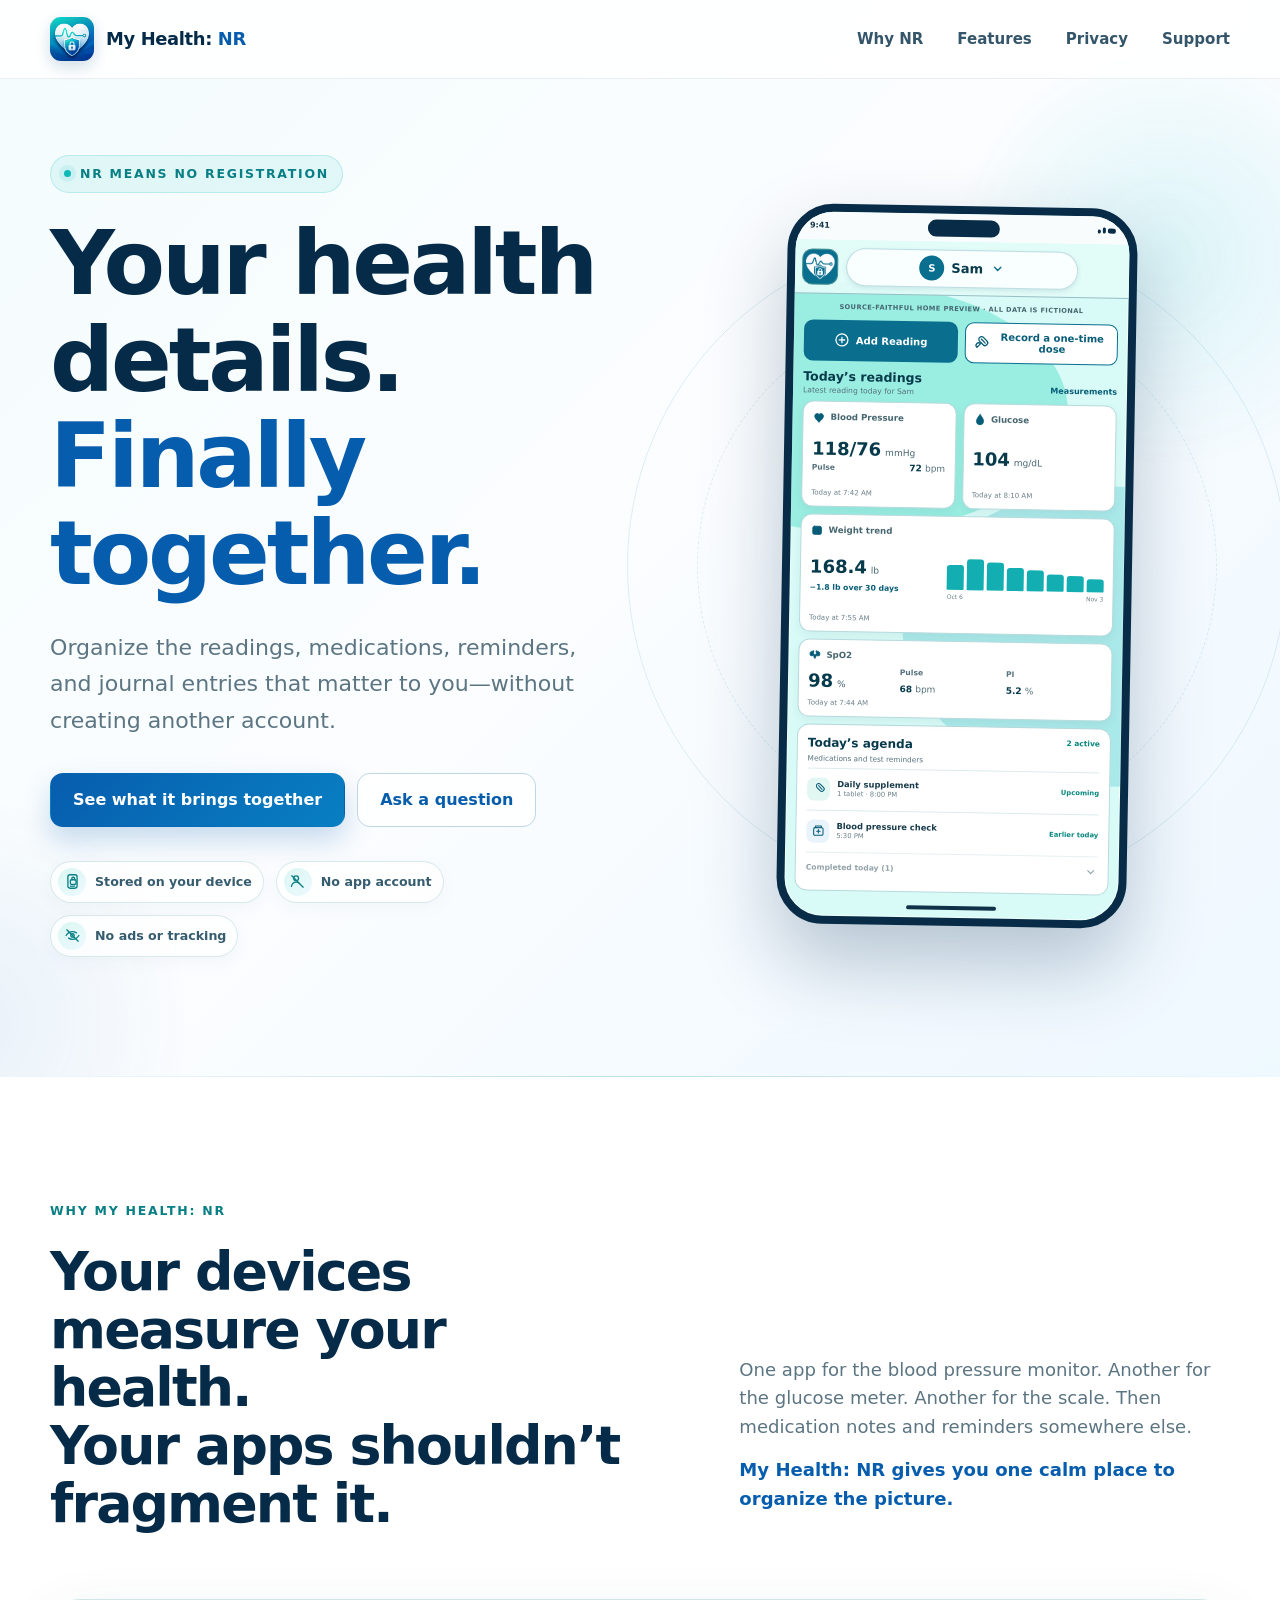
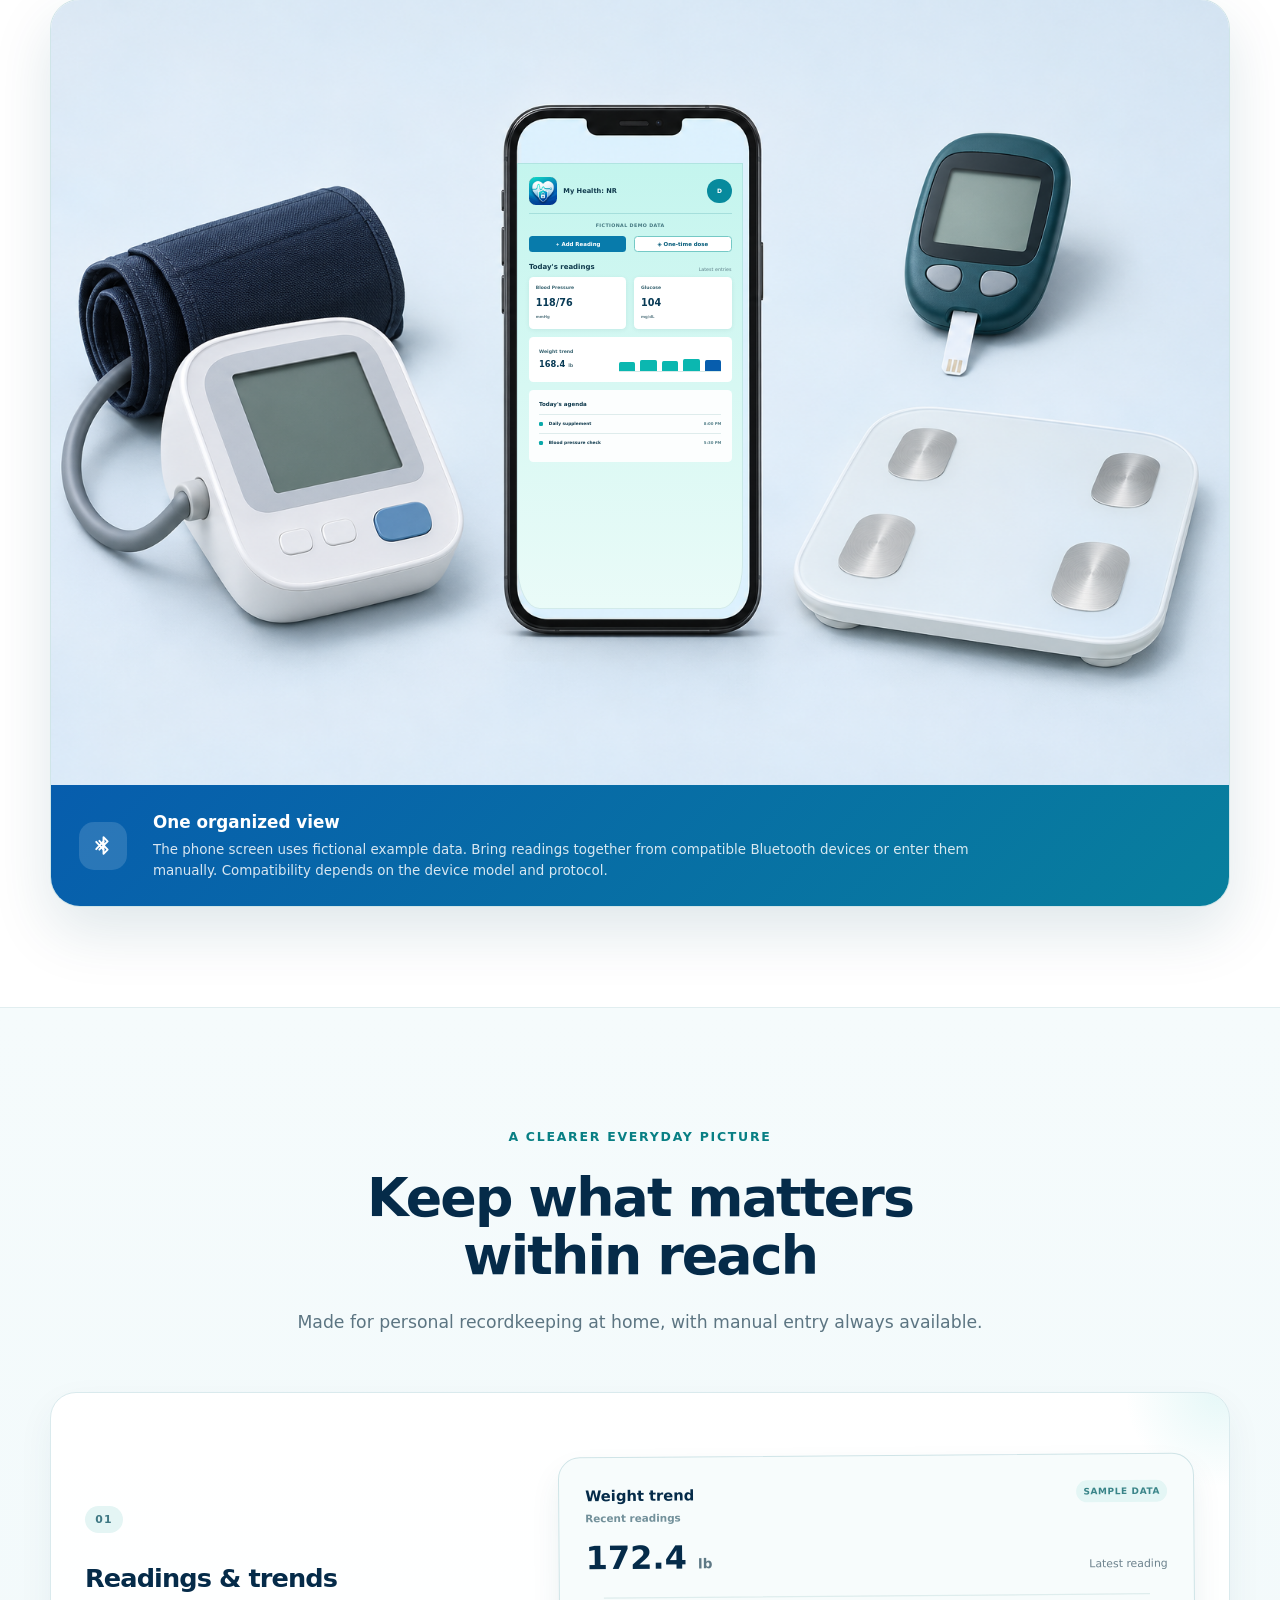
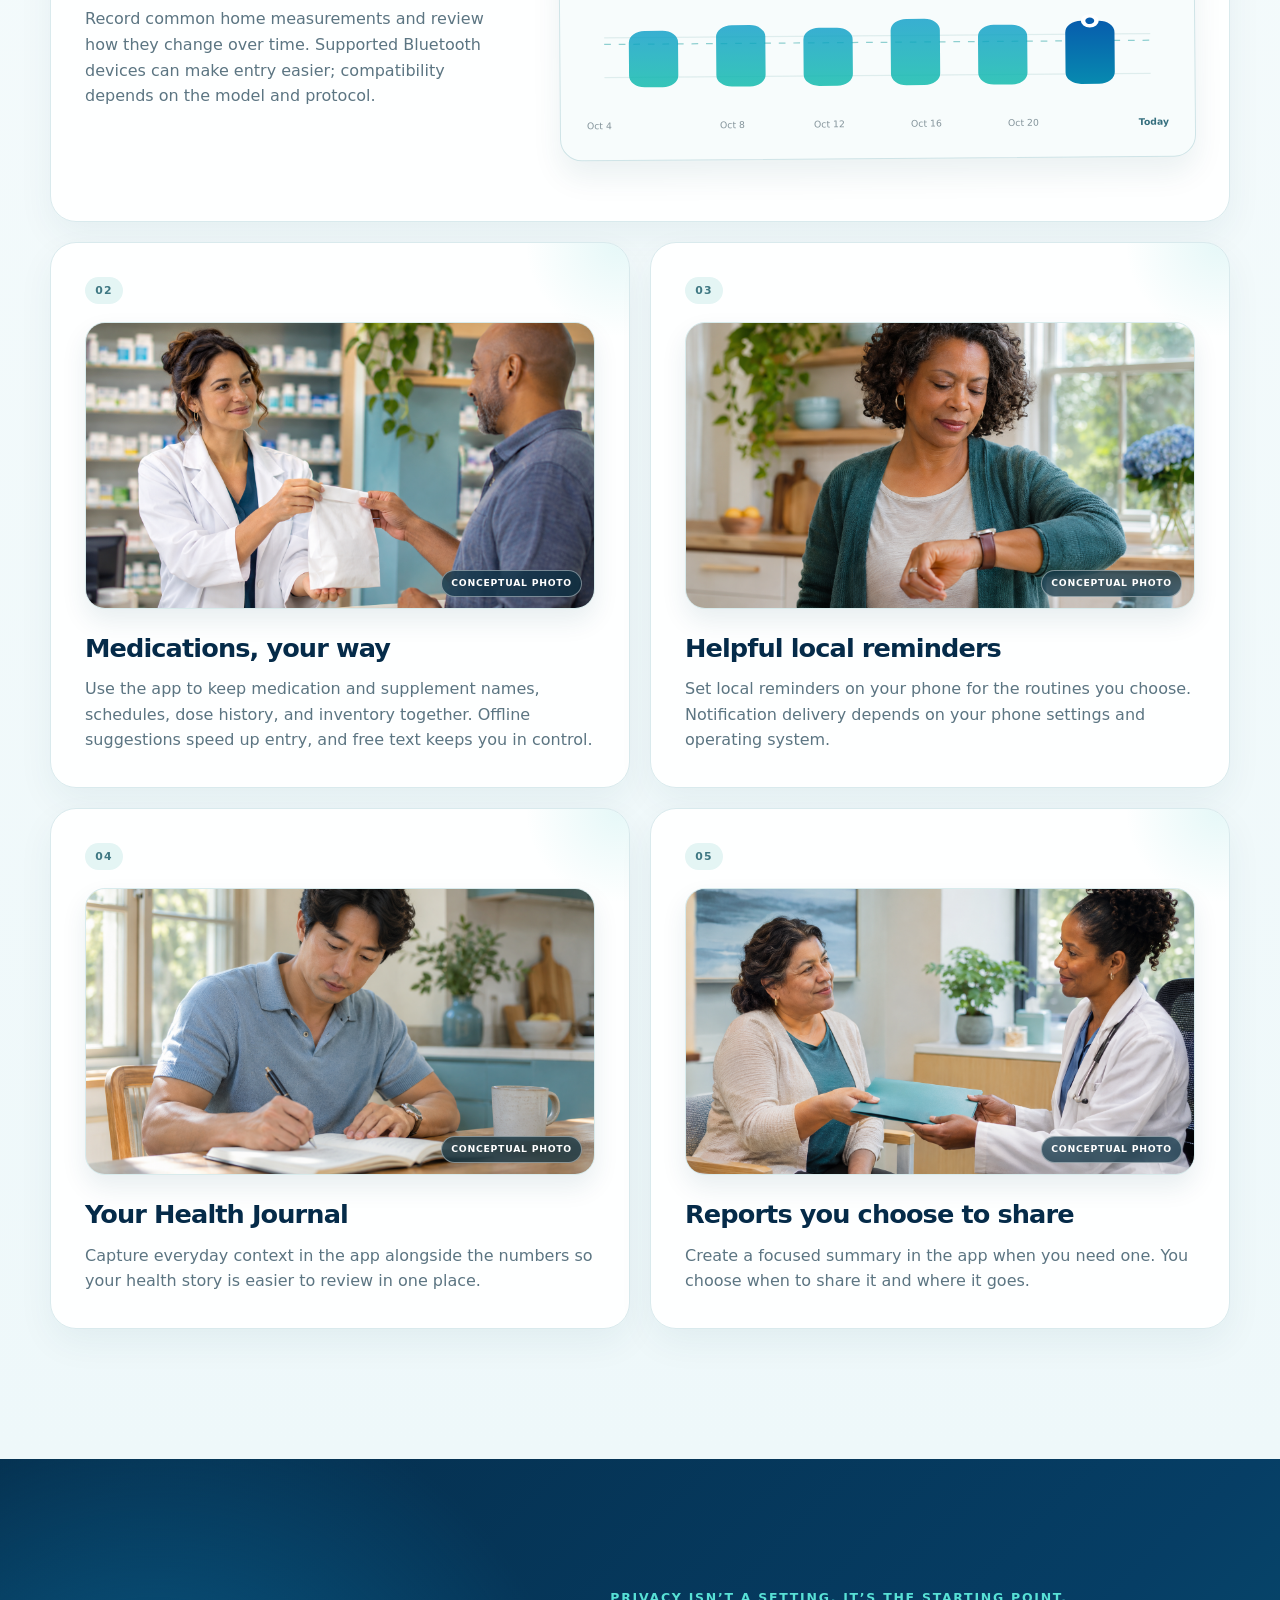
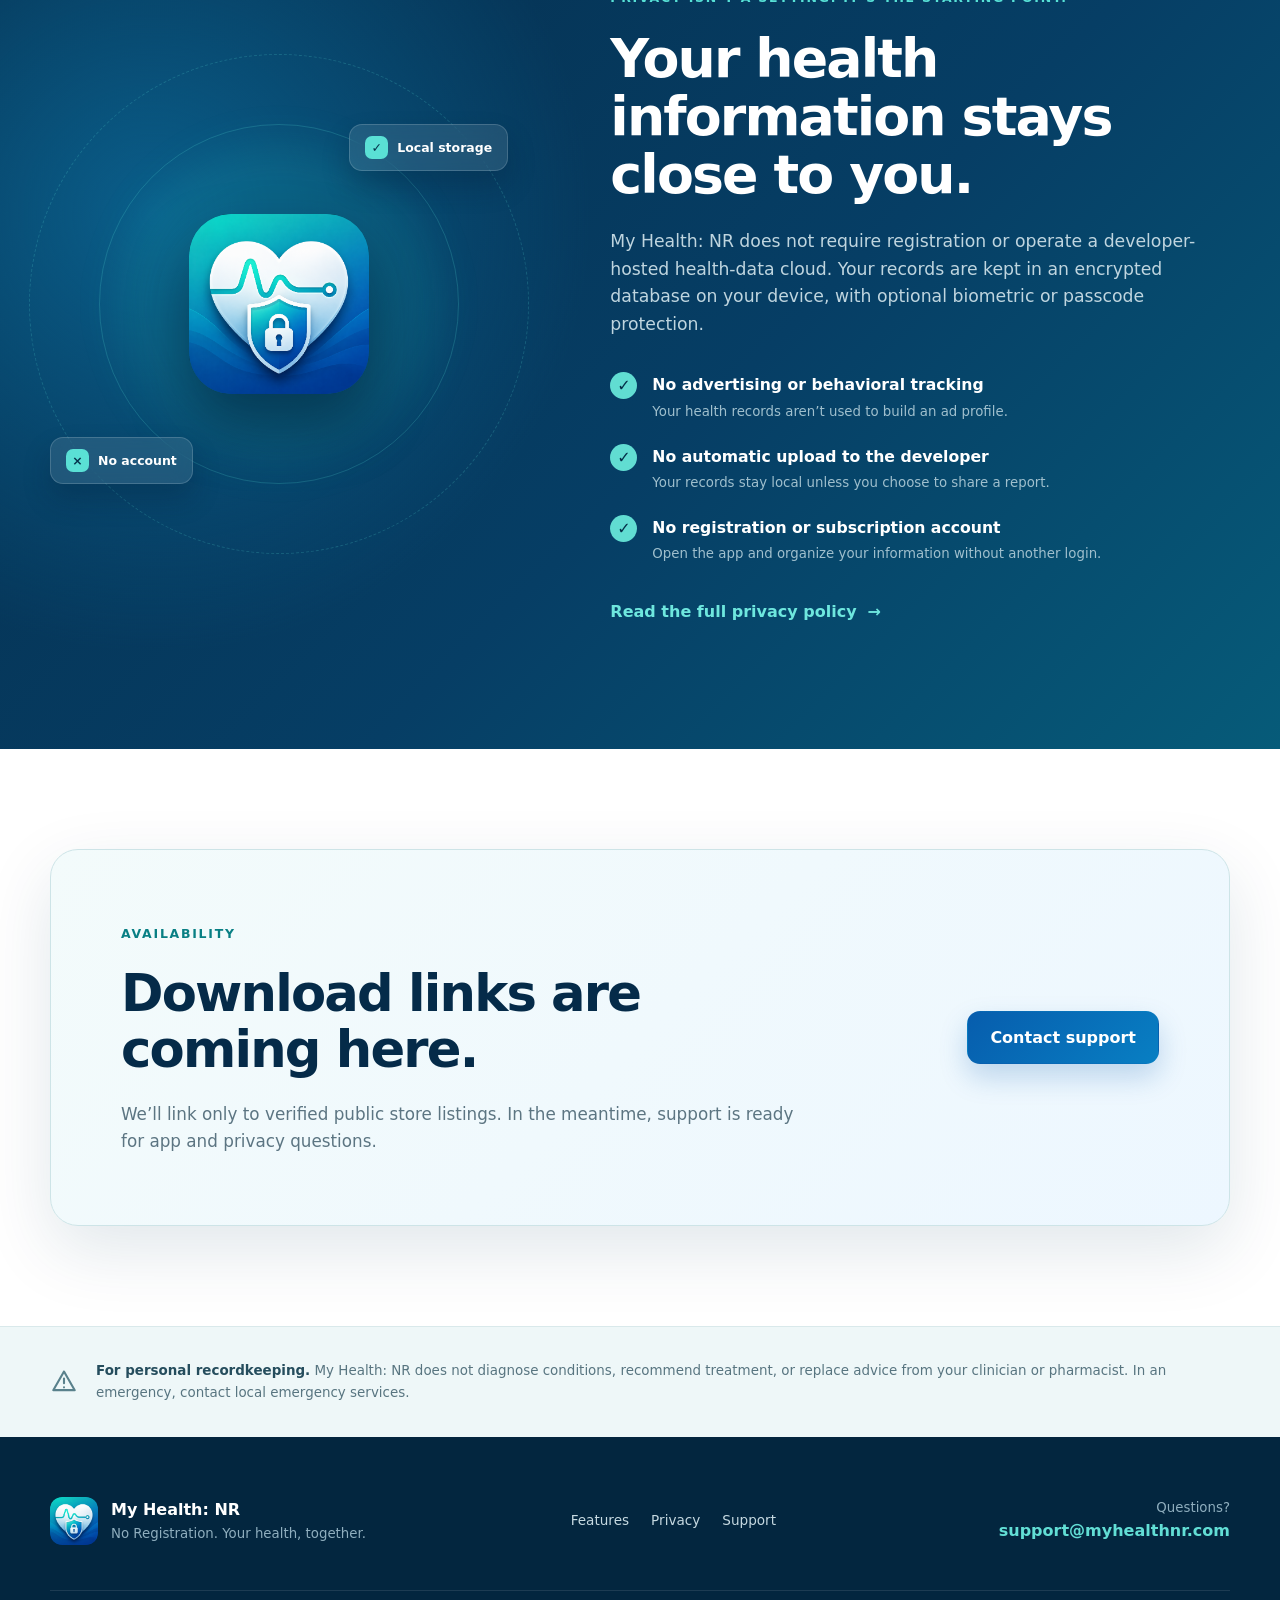
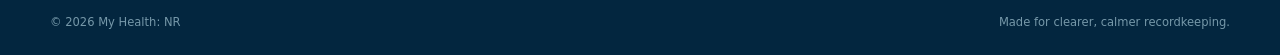
==== commit 43c7815a: "Refresh device and feature visuals" ====
--- a/index.html
+++ b/index.html
@@ -48,9 +48,9 @@
             <a class="button button-secondary" href="mailto:support@myhealthnr.com?subject=My%20Health%3A%20NR%20question">Ask a question</a>
           </div>
           <div class="trust-row" aria-label="Product principles">
-            <span><svg aria-hidden="true" viewBox="0 0 24 24"><path d="M12 3 5 6v5c0 4.7 2.8 8.8 7 10 4.2-1.2 7-5.3 7-10V6l-7-3Z"/><path d="m9 12 2 2 4-5"/></svg>Stored on your device</span>
-            <span><svg aria-hidden="true" viewBox="0 0 24 24"><path d="M7 11V8a5 5 0 0 1 10 0v3"/><rect x="5" y="11" width="14" height="10" rx="2"/></svg>No app account</span>
-            <span><svg aria-hidden="true" viewBox="0 0 24 24"><path d="M4 12h4l2-5 4 10 2-5h4"/></svg>No ads or tracking</span>
+            <span class="trust-item"><span class="trust-icon" aria-hidden="true"><svg viewBox="0 0 24 24"><rect x="5.5" y="2.5" width="13" height="19" rx="3"/><path d="M9 18.5h6"/><rect x="9" y="9.5" width="8" height="6.5" rx="1.5"/><path d="M11 9.5V8a2 2 0 0 1 4 0v1.5"/></svg></span>Stored on your device</span>
+            <span class="trust-item"><span class="trust-icon" aria-hidden="true"><svg viewBox="0 0 24 24"><circle cx="10" cy="7.5" r="3.5"/><path d="M3.5 19c.8-4 3-6 6.5-6 2 0 3.6.7 4.7 2"/><path d="m4 4 16 16"/></svg></span>No app account</span>
+            <span class="trust-item"><span class="trust-icon" aria-hidden="true"><svg viewBox="0 0 24 24"><path d="M3 12s3.5-5.5 9-5.5c2.2 0 4.1.8 5.6 1.8M21 12s-3.5 5.5-9 5.5c-2.2 0-4.1-.8-5.6-1.8"/><circle cx="12" cy="12" r="2.5"/><path d="M4 4l16 16"/></svg></span>No ads or tracking</span>
           </div>
         </div>
 
@@ -124,12 +124,28 @@
           <p class="problem-answer">My Health: NR gives you one calm place to organize the picture.</p>
         </div>
       </div>
-      <div class="shell device-flow" aria-label="Separate health sources brought into one organized view">
-        <div class="source-card"><span class="source-icon">♥</span><div><strong>Blood pressure</strong><small>Home monitor</small></div></div>
-        <div class="source-card"><span class="source-icon">◆</span><div><strong>Glucose</strong><small>Glucose meter</small></div></div>
-        <div class="source-card"><span class="source-icon">↔</span><div><strong>Weight</strong><small>Home scale</small></div></div>
-        <div class="flow-arrow" aria-hidden="true"><span></span><b>→</b></div>
-        <div class="destination-card"><img src="assets/icon.png" alt="" width="64" height="64"><div><strong>One organized view</strong><small>Readings, trends, medications, reminders &amp; journal</small></div></div>
+      <div class="shell device-story">
+        <figure class="device-photo-card">
+          <div class="device-photo-frame">
+            <img src="assets/myhealthnr-connected-devices.png" width="1536" height="1024" alt="Blood pressure monitor and cuff, glucose meter, and scale arranged around a phone showing the My Health: NR app">
+            <div class="device-phone-ui" aria-hidden="true">
+              <div class="device-app-top"><img src="assets/icon.png" alt=""><span>My Health: NR</span><b>D</b></div>
+              <div class="device-demo-label">FICTIONAL DEMO DATA</div>
+              <div class="device-actions"><span>＋ Add Reading</span><span>◈ One-time dose</span></div>
+              <div class="device-section-title"><strong>Today's readings</strong><small>Latest entries</small></div>
+              <div class="device-reading-grid">
+                <div><small>Blood Pressure</small><strong>118/76</strong><em>mmHg</em></div>
+                <div><small>Glucose</small><strong>104</strong><em>mg/dL</em></div>
+              </div>
+              <div class="device-weight-card"><span><small>Weight trend</small><strong>168.4 <em>lb</em></strong></span><i><b></b><b></b><b></b><b></b><b></b></i></div>
+              <div class="device-agenda"><strong>Today's agenda</strong><span><i></i>Daily supplement <small>8:00 PM</small></span><span><i></i>Blood pressure check <small>5:30 PM</small></span></div>
+            </div>
+          </div>
+          <figcaption class="device-photo-caption">
+            <span class="device-caption-icon" aria-hidden="true"><svg viewBox="0 0 24 24"><path d="M8 7.5 16 16l-4 4V4l4 4-8 8"/><path d="M5 8.5 12 16M5 15.5 12 8"/></svg></span>
+            <span><strong>One organized view</strong><small>The phone screen uses fictional example data. Bring readings together from compatible Bluetooth devices or enter them manually. Compatibility depends on the device model and protocol.</small></span>
+          </figcaption>
+        </figure>
       </div>
     </section>
 
@@ -147,42 +163,54 @@
               <h3>Readings &amp; trends</h3>
               <p>Record common home measurements and review how they change over time. Supported Bluetooth devices can make entry easier; compatibility depends on the model and protocol.</p>
             </div>
-            <div class="trend-demo" aria-label="Illustrative trend chart using sample data">
-              <div class="trend-top"><span>Blood pressure</span><span class="sample-pill">SAMPLE DATA</span></div>
-              <div class="trend-values"><strong>118/76</strong><small>Latest reading · mmHg</small></div>
-              <svg aria-hidden="true" viewBox="0 0 420 135" preserveAspectRatio="none"><defs><linearGradient id="chart-fill" x1="0" y1="0" x2="0" y2="1"><stop offset="0" stop-color="#12bfc2" stop-opacity=".28"/><stop offset="1" stop-color="#12bfc2" stop-opacity="0"/></linearGradient></defs><path class="chart-fill" d="M0 95 C40 76, 58 90, 95 67 S155 86, 190 59 S250 80, 292 48 S355 63, 420 26 L420 135 L0 135Z"/><path class="chart-line" d="M0 95 C40 76, 58 90, 95 67 S155 86, 190 59 S250 80, 292 48 S355 63, 420 26"/></svg>
-              <div class="chart-labels"><span>Oct 4</span><span>Oct 11</span><span>Oct 18</span><span>Today</span></div>
-            </div>
-          </article>
-
-          <article class="feature-card">
+            <div class="trend-demo" role="img" aria-label="Illustrative weight trend with sample readings that fluctuate modestly over time">
+              <div class="trend-top"><span><b>Weight trend</b><small>Recent readings</small></span><span class="sample-pill">SAMPLE DATA</span></div>
+              <div class="trend-values"><strong>172.4 <small>lb</small></strong><span>Latest reading</span></div>
+              <svg aria-hidden="true" viewBox="0 0 520 176" preserveAspectRatio="none">
+                <defs><linearGradient id="bar-primary" x1="0" y1="0" x2="0" y2="1"><stop offset="0" stop-color="#0e9ec8"/><stop offset="1" stop-color="#0bb9aa"/></linearGradient><linearGradient id="bar-latest" x1="0" y1="0" x2="0" y2="1"><stop offset="0" stop-color="#075dad"/><stop offset="1" stop-color="#078ab0"/></linearGradient></defs>
+                <path class="chart-grid" d="M16 30H504M16 78H504M16 126H504"/>
+                <path class="chart-average" d="M16 86H504"/>
+                <g class="trend-bars"><rect x="38" y="70" width="44" height="68" rx="14"/><rect x="116" y="64" width="44" height="74" rx="14"/><rect x="194" y="68" width="44" height="70" rx="14"/><rect x="272" y="58" width="44" height="80" rx="14"/><rect x="350" y="66" width="44" height="72" rx="14"/><rect class="latest-bar" x="428" y="62" width="44" height="76" rx="14"/></g>
+                <circle class="latest-dot" cx="450" cy="62" r="6"/>
+              </svg>
+              <div class="chart-labels"><span>Oct 4</span><span>Oct 8</span><span>Oct 12</span><span>Oct 16</span><span>Oct 20</span><span>Today</span></div>
+            </div>
+          </article>
+
+          <article class="feature-card feature-stack">
             <span class="feature-number">02</span>
-            <div class="feature-symbol">✚</div>
-            <h3>Medications, your way</h3>
-            <p>Keep medication and supplement names, schedules, dose history, and inventory together. Offline suggestions speed up entry, and free text keeps you in control.</p>
-          </article>
-
-          <article class="feature-card">
+            <figure class="feature-illustration feature-photo medication-photo">
+              <img src="assets/myhealth-prescription-handoff.png" width="1536" height="1024" alt="Conceptual photo of a pharmacist handing an unbranded prescription bag to a customer">
+              <figcaption>Conceptual photo</figcaption>
+            </figure>
+            <div class="feature-card-copy"><h3>Medications, your way</h3><p>Use the app to keep medication and supplement names, schedules, dose history, and inventory together. Offline suggestions speed up entry, and free text keeps you in control.</p></div>
+          </article>
+
+          <article class="feature-card feature-stack">
             <span class="feature-number">03</span>
-            <div class="feature-symbol">◷</div>
-            <h3>Helpful local reminders</h3>
-            <p>Set reminders for the routines you choose. Notification delivery still depends on your device settings and operating system.</p>
-          </article>
-
-          <article class="feature-card journal-card">
+            <figure class="feature-illustration feature-photo reminder-photo">
+              <img src="assets/myhealth-reminder-watch.png" width="1536" height="1024" alt="Conceptual photo of a woman checking the time on her wristwatch at home">
+              <figcaption>Conceptual photo</figcaption>
+            </figure>
+            <div class="feature-card-copy"><h3>Helpful local reminders</h3><p>Set local reminders on your phone for the routines you choose. Notification delivery depends on your phone settings and operating system.</p></div>
+          </article>
+
+          <article class="feature-card feature-stack">
             <span class="feature-number">04</span>
-            <div class="journal-visual" aria-hidden="true"><span>MON</span><strong>14</strong><i></i><i></i><i></i></div>
-            <div>
-              <h3>Your Health Journal</h3>
-              <p>Keep everyday context alongside the numbers so your health story is easier to review in one place.</p>
-            </div>
-          </article>
-
-          <article class="feature-card">
+            <figure class="feature-illustration feature-photo journal-photo">
+              <img src="assets/myhealth-paper-journal.png" width="1536" height="1024" alt="Conceptual photo of a man writing personal notes in a paper journal at home">
+              <figcaption>Conceptual photo</figcaption>
+            </figure>
+            <div class="feature-card-copy"><h3>Your Health Journal</h3><p>Capture everyday context in the app alongside the numbers so your health story is easier to review in one place.</p></div>
+          </article>
+
+          <article class="feature-card feature-stack">
             <span class="feature-number">05</span>
-            <div class="feature-symbol">▤</div>
-            <h3>Reports you choose to share</h3>
-            <p>Create a focused summary when you need one. You decide when information leaves the app and where it goes.</p>
+            <figure class="feature-illustration feature-photo report-photo">
+              <img src="assets/myhealth-doctor-report.png" width="1536" height="1024" alt="Conceptual photo of a patient choosing to hand a blue folder to her doctor">
+              <figcaption>Conceptual photo</figcaption>
+            </figure>
+            <div class="feature-card-copy"><h3>Reports you choose to share</h3><p>Create a focused summary in the app when you need one. You choose when to share it and where it goes.</p></div>
           </article>
         </div>
       </div>
--- a/styles.css
+++ b/styles.css
@@ -60,9 +60,10 @@
 .button-primary { color: white; background: linear-gradient(135deg, var(--blue), #087fc3); box-shadow: 0 13px 28px rgba(7,93,173,.22); }
 .button-primary:hover { box-shadow: 0 16px 34px rgba(7,93,173,.29); }
 .button-secondary { color: var(--blue); background: rgba(255,255,255,.9); border-color: #bed7e5; }
-.trust-row { display: flex; align-items: center; gap: 22px; flex-wrap: wrap; margin-top: 34px; color: #496878; font-size: .79rem; font-weight: 650; }
-.trust-row span { display: inline-flex; align-items: center; gap: 7px; }
-.trust-row svg { width: 18px; height: 18px; fill: none; stroke: var(--teal-dark); stroke-width: 1.8; stroke-linecap: round; stroke-linejoin: round; }
+.trust-row { display: flex; align-items: center; gap: 12px; flex-wrap: wrap; margin-top: 34px; color: #365c6f; font-size: .79rem; font-weight: 720; }
+.trust-item { min-height: 40px; display: inline-flex; align-items: center; gap: 9px; padding: 6px 11px 6px 7px; border: 1px solid rgba(64,145,157,.2); border-radius: 999px; background: rgba(255,255,255,.72); box-shadow: 0 5px 18px rgba(7,80,103,.04); }
+.trust-icon { width: 28px; height: 28px; flex: 0 0 auto; display: grid; place-items: center; border-radius: 50%; color: var(--teal-dark); background: linear-gradient(145deg, #daf7f2, #edf9ff); }
+.trust-icon svg { width: 17px; height: 17px; fill: none; stroke: currentColor; stroke-width: 1.85; stroke-linecap: round; stroke-linejoin: round; }
 .hero-glow { position: absolute; border-radius: 50%; filter: blur(10px); opacity: .7; }
 .hero-glow-one { width: 430px; height: 430px; right: -100px; top: 40px; background: radial-gradient(circle, rgba(15,189,193,.18), transparent 70%); }
 .hero-glow-two { width: 470px; height: 470px; left: -270px; bottom: -180px; background: radial-gradient(circle, rgba(7,93,173,.11), transparent 70%); }
@@ -156,51 +157,91 @@
 .problem-copy { font-size: 1.13rem; padding-bottom: 5px; }
 .problem-copy p { margin-bottom: 14px; }
 .problem-answer { color: var(--blue); font-weight: 750; }
-.device-flow { display: grid; grid-template-columns: repeat(3, 1fr) auto 1.5fr; gap: 14px; align-items: center; margin-top: 70px; }
-.source-card, .destination-card { min-height: 112px; display: flex; align-items: center; gap: 13px; padding: 19px; border: 1px solid var(--line); border-radius: 18px; background: var(--ice); }
-.source-icon { width: 39px; height: 39px; flex: 0 0 auto; display: grid; place-items: center; border-radius: 11px; color: var(--teal-dark); background: white; box-shadow: 0 5px 16px rgba(4,70,90,.08); }
-.source-card strong, .source-card small, .destination-card strong, .destination-card small { display: block; }
-.source-card strong { font-size: .88rem; color: var(--navy); }
-.source-card small, .destination-card small { color: var(--muted); font-size: .72rem; }
-.flow-arrow { min-width: 58px; display: flex; align-items: center; color: var(--teal); }
-.flow-arrow span { width: 38px; border-top: 1px dashed #83c9cb; }
-.flow-arrow b { font-size: 1.35rem; }
-.destination-card { color: white; border: 0; background: linear-gradient(135deg, #075dad, #0784a8); box-shadow: 0 16px 34px rgba(7,93,173,.18); }
-.destination-card img { width: 58px; height: 58px; border-radius: 13px; }
-.destination-card strong { font-size: 1rem; color: white; }
-.destination-card small { color: rgba(255,255,255,.78); }
+.device-story { margin-top: 66px; }
+.device-photo-card { margin: 0; overflow: hidden; border: 1px solid #cfe5e8; border-radius: 30px; background: white; box-shadow: 0 24px 60px rgba(5,66,91,.13); }
+.device-photo-frame { position: relative; overflow: hidden; aspect-ratio: 3 / 2; background: #eaf5fb; }
+.device-photo-frame > img { display: block; width: 100%; height: 100%; object-fit: cover; }
+.device-phone-ui { position: absolute; z-index: 2; left: 39.57%; top: 20.7%; width: 19.2%; height: 56.8%; box-sizing: border-box; overflow: hidden; padding: 1.2% 1%; border-radius: 0 0 10% 10%; color: #113b4e; background: linear-gradient(180deg,#c4f5ee 0%,#eafbf8 100%); box-shadow: inset 0 0 0 1px rgba(5,83,111,.1); font-size: clamp(4px,.52vw,7px); }
+.device-app-top { display: grid; grid-template-columns: 14% 1fr 12%; align-items: center; gap: 3%; padding-bottom: 4%; border-bottom: 1px solid rgba(8,117,131,.18); font-weight: 800; }
+.device-app-top img { width: 100%; border-radius: 24%; }
+.device-app-top span { white-space: nowrap; }
+.device-app-top b { display: grid; place-items: center; aspect-ratio: 1; border-radius: 50%; color: white; background: #078a9d; font-size: .9em; }
+.device-demo-label { padding: 4% 0 3%; color: #447780; text-align: center; font-size: .72em; font-weight: 800; letter-spacing: .08em; }
+.device-actions { display: grid; grid-template-columns: 1fr 1fr; gap: 4%; }
+.device-actions span { display: grid; min-height: 2.9em; place-items: center; padding: 3%; border-radius: .65em; color: white; background: #087bab; text-align: center; font-size: .82em; font-weight: 800; line-height: 1.1; }
+.device-actions span:last-child { color: #075d7b; border: 1px solid #75c9c6; background: white; }
+.device-section-title { display: flex; justify-content: space-between; align-items: end; padding: 5% 0 2%; }
+.device-section-title strong, .device-section-title small { display: block; }
+.device-section-title strong { font-size: 1.05em; }
+.device-section-title small { color: #5d7f88; font-size: .72em; }
+.device-reading-grid { display: grid; grid-template-columns: 1fr 1fr; gap: 4%; }
+.device-reading-grid > div { min-width: 0; padding: 7% 7% 8%; border-radius: .65em; background: white; box-shadow: 0 1px 4px rgba(4,77,89,.08); }
+.device-reading-grid small, .device-reading-grid strong, .device-weight-card small, .device-weight-card strong { display: block; }
+.device-reading-grid small { overflow: hidden; color: #3a6572; font-size: .68em; font-weight: 750; white-space: nowrap; }
+.device-reading-grid strong { margin-top: 5%; color: #083a55; font-size: 1.45em; }
+.device-reading-grid em, .device-weight-card em { color: #5d7c86; font-size: .58em; font-style: normal; font-weight: 600; }
+.device-weight-card { display: grid; grid-template-columns: .8fr 1.2fr; align-items: end; gap: 6%; margin-top: 4%; padding: 5%; border-radius: .65em; background: white; }
+.device-weight-card small { color: #3a6572; font-size: .7em; font-weight: 750; }
+.device-weight-card strong { margin-top: 5%; color: #083a55; font-size: 1.25em; }
+.device-weight-card > i { display: flex; height: 2.8em; align-items: end; gap: 5%; border-bottom: 1px solid #d5e9e8; }
+.device-weight-card > i b { width: 16%; height: 48%; border-radius: .25em .25em 0 0; background: #0bb7b0; }
+.device-weight-card > i b:nth-child(2) { height: 62%; }
+.device-weight-card > i b:nth-child(3) { height: 55%; }
+.device-weight-card > i b:nth-child(4) { height: 67%; }
+.device-weight-card > i b:nth-child(5) { height: 58%; background: #075dad; }
+.device-agenda { margin-top: 4%; padding: 5%; border-radius: .65em; background: rgba(255,255,255,.92); }
+.device-agenda > strong { display: block; margin-bottom: 3%; font-size: .83em; }
+.device-agenda > span { display: grid; grid-template-columns: 1em 1fr auto; align-items: center; gap: 3%; padding: 3% 0; border-top: 1px solid #deecec; font-size: .65em; font-weight: 750; }
+.device-agenda > span i { width: .85em; height: .85em; border-radius: .3em; background: #0ba9aa; }
+.device-agenda > span small { color: #56808a; font-size: .9em; white-space: nowrap; }
+.device-photo-caption { display: grid; grid-template-columns: 56px 1fr; align-items: center; gap: 18px; padding: 24px 28px; color: white; background: linear-gradient(135deg,#075dad,#087f9d); }
+.device-photo-caption > span:last-child, .device-photo-caption strong, .device-photo-caption small { display: block; }
+.device-photo-caption strong { margin-bottom: 4px; font-size: 1.05rem; }
+.device-photo-caption small { max-width: 840px; color: rgba(255,255,255,.84); font-size: .84rem; line-height: 1.55; }
+.device-caption-icon { display: grid; width: 48px; height: 48px; place-items: center; border-radius: 15px; background: rgba(255,255,255,.14); }
+.device-caption-icon svg { width: 25px; height: 25px; fill: none; stroke: white; stroke-width: 1.8; stroke-linecap: round; stroke-linejoin: round; }
 
 .features-section { padding: 115px 0 130px; background: linear-gradient(180deg, #f5fbfc, #eef8fa); border-top: 1px solid #e1eef0; }
 .section-heading { max-width: 720px; margin-bottom: 55px; }
 .section-heading.centered { margin-inline: auto; text-align: center; }
 .section-heading p:last-child { font-size: 1.08rem; }
 .feature-grid { display: grid; grid-template-columns: repeat(2, 1fr); gap: 20px; }
-.feature-card { position: relative; min-height: 310px; padding: 34px; border-radius: var(--radius); background: rgba(255,255,255,.94); border: 1px solid #d9eaed; box-shadow: 0 14px 36px rgba(4,63,82,.06); overflow: hidden; }
+.feature-card { position: relative; min-height: 310px; padding: 34px; border-radius: var(--radius); background: rgba(255,255,255,.96); border: 1px solid #d9eaed; box-shadow: 0 14px 36px rgba(4,63,82,.06); overflow: hidden; isolation: isolate; }
+.feature-card::before { content: ""; position: absolute; z-index: -1; width: 190px; height: 190px; right: -85px; top: -95px; border-radius: 50%; background: radial-gradient(circle, rgba(14,184,183,.1), transparent 70%); }
 .feature-card p { margin-bottom: 0; }
-.feature-large { grid-column: 1/-1; min-height: 410px; display: grid; grid-template-columns: .84fr 1.16fr; gap: 50px; align-items: center; }
-.feature-number { display: inline-block; color: #90a6ae; font-size: .72rem; font-weight: 850; letter-spacing: .1em; margin-bottom: 45px; }
-.feature-symbol { width: 54px; height: 54px; display: grid; place-items: center; margin-bottom: 24px; border-radius: 16px; background: #e7f8f6; color: var(--teal-dark); font-size: 1.45rem; }
-.trend-demo { padding: 26px; border-radius: 22px; border: 1px solid #cfe4e7; background: #f7fcfc; box-shadow: 0 16px 30px rgba(7,73,92,.08); transform: rotate(-1deg); }
-.trend-top { display: flex; align-items: center; justify-content: space-between; color: #4b6b78; font-size: .82rem; font-weight: 700; }
+.feature-large { grid-column: 1/-1; min-height: 430px; display: grid; grid-template-columns: .8fr 1.2fr; gap: 50px; align-items: center; }
+.feature-number { display: inline-flex; align-items: center; justify-content: center; width: 38px; height: 27px; color: #3f7883; font-size: .68rem; font-weight: 850; letter-spacing: .1em; margin-bottom: 32px; border-radius: 999px; background: #e4f5f4; }
+.feature-stack { display: flex; min-height: 485px; flex-direction: column; }
+.feature-stack .feature-number { margin-bottom: 18px; }
+.feature-card-copy { margin-top: auto; }
+.feature-illustration { width: 100%; min-height: 190px; display: grid; place-items: center; margin-bottom: 26px; overflow: hidden; border: 1px solid #d8ebec; border-radius: 20px; background: linear-gradient(145deg, #f3fbfc, #e9f6f8); box-shadow: inset 0 1px 0 rgba(255,255,255,.8); }
+.feature-illustration > svg { width: 100%; height: auto; }
+.feature-photo { position: relative; min-height: 0; aspect-ratio: 16 / 9; margin: 0 0 26px; display: block; background: #dcebed; box-shadow: 0 12px 26px rgba(7,68,88,.09); }
+.feature-photo img { display: block; width: 100%; height: 100%; object-fit: cover; }
+.feature-photo figcaption { position: absolute; right: 12px; bottom: 11px; padding: 5px 9px; border: 1px solid rgba(255,255,255,.42); border-radius: 999px; color: white; background: rgba(4,44,63,.68); backdrop-filter: blur(7px); font-size: .58rem; font-weight: 800; letter-spacing: .08em; text-transform: uppercase; }
+.medication-photo img { object-position: 50% 48%; }
+.reminder-photo img { object-position: 50% 45%; }
+.journal-photo img { object-position: 50% 54%; }
+.report-photo img { object-position: 50% 48%; }
+.trend-demo { padding: 26px; border-radius: 22px; border: 1px solid #cfe4e7; background: #f7fcfc; box-shadow: 0 16px 30px rgba(7,73,92,.08); transform: rotate(-.45deg); }
+.trend-top { display: flex; align-items: flex-start; justify-content: space-between; gap: 15px; color: #4b6b78; font-size: .82rem; font-weight: 700; }
+.trend-top b, .trend-top small { display: block; }
+.trend-top b { color: var(--navy); font-size: .92rem; }
+.trend-top small { margin-top: 2px; color: #72909a; font-size: .65rem; font-weight: 600; }
 .sample-pill { padding: 4px 7px; border-radius: 999px; background: #e4f6f5; color: #398488; font-size: .56rem; letter-spacing: .07em; }
-.trend-values { margin: 14px 0 7px; }
-.trend-values strong, .trend-values small { display: block; }
+.trend-values { display: flex; align-items: end; justify-content: space-between; gap: 12px; margin: 15px 0 0; }
 .trend-values strong { color: var(--navy); font-size: 2rem; line-height: 1.1; }
-.trend-values small { color: #6c828d; font-size: .7rem; }
-.trend-demo svg { width: 100%; height: 130px; }
-.chart-fill { fill: url(#chart-fill); }
-.chart-line { fill: none; stroke: #0daeb0; stroke-width: 4; stroke-linecap: round; }
-.chart-labels { display: flex; justify-content: space-between; color: #84949b; font-size: .62rem; }
-.journal-card { grid-column: 1/-1; min-height: 250px; display: grid; grid-template-columns: 250px 1fr; gap: 45px; align-items: center; }
-.journal-card .feature-number { position: absolute; top: 34px; left: 34px; }
-.journal-visual { width: 170px; height: 150px; margin: 35px auto 0; padding: 18px; display: grid; grid-template-columns: 50px 1fr; grid-template-rows: auto auto repeat(3, 1fr); gap: 4px 10px; border-radius: 18px; background: linear-gradient(145deg, #075dad, #0aa0b1); box-shadow: 0 18px 34px rgba(7,93,173,.25); transform: rotate(-3deg); }
-.journal-visual span, .journal-visual strong { color: white; }
-.journal-visual span { font-size: .58rem; font-weight: 850; letter-spacing: .1em; align-self: end; }
-.journal-visual strong { font-size: 2.3rem; grid-row: 2; }
-.journal-visual i { grid-column: 2; height: 5px; border-radius: 5px; background: rgba(255,255,255,.6); align-self: center; }
-.journal-visual i:nth-of-type(2) { width: 85%; }
-.journal-visual i:nth-of-type(3) { width: 62%; }
-
+.trend-values strong small { display: inline; color: #5d7885; font-size: .85rem; font-weight: 720; }
+.trend-values > span { color: #6c828d; font-size: .68rem; }
+.trend-demo svg { width: 100%; height: 146px; margin-top: -3px; }
+.chart-grid { fill: none; stroke: #deeded; stroke-width: 1.5; }
+.chart-average { fill: none; stroke: #8ecfd0; stroke-width: 1.5; stroke-dasharray: 6 7; }
+.trend-bars rect { fill: url(#bar-primary); opacity: .82; }
+.trend-bars .latest-bar { fill: url(#bar-latest); opacity: 1; }
+.latest-dot { fill: #075dad; stroke: #fff; stroke-width: 4; }
+.chart-labels { display: grid; grid-template-columns: repeat(6, 1fr); color: #84949b; font-size: .58rem; text-align: center; }
+.chart-labels span:first-child { text-align: left; }
+.chart-labels span:last-child { text-align: right; color: #356f7e; font-weight: 750; }
 .privacy-section { padding: 125px 0; background: radial-gradient(circle at 12% 40%, #0a5e8a 0, transparent 35%), linear-gradient(135deg, #052d4b, #063e65 58%, #065b79); overflow: hidden; }
 .privacy-grid { display: grid; grid-template-columns: .85fr 1.15fr; gap: clamp(45px, 8vw, 110px); align-items: center; }
 .privacy-copy h2 { color: white; }
@@ -316,16 +357,18 @@
   .hero-visual { min-height: 650px; transform: scale(.88); margin: -30px -35px -65px; }
   .floating-card { display: none; }
   .problem-section, .features-section, .privacy-section, .availability-section { padding-block: 80px; }
-  .device-flow { grid-template-columns: 1fr; margin-top: 45px; }
-  .flow-arrow { grid-column: auto; }
-  .destination-card { grid-column: auto; justify-content: flex-start; }
+  .device-story { margin-top: 45px; }
+  .device-photo-card { border-radius: 22px; }
+  .device-photo-caption { grid-template-columns: 48px 1fr; gap: 14px; padding: 20px; }
+  .device-caption-icon { width: 44px; height: 44px; border-radius: 13px; }
   .feature-grid { grid-template-columns: 1fr; }
-  .feature-card, .feature-large, .journal-card { grid-column: auto; min-height: auto; padding: 27px; }
+  .feature-card, .feature-large { grid-column: auto; min-height: auto; padding: 27px; }
   .feature-large { grid-template-columns: 1fr; gap: 30px; }
   .feature-number { margin-bottom: 28px; }
-  .journal-card { grid-template-columns: 1fr; gap: 20px; }
-  .journal-card .feature-number { position: static; }
-  .journal-visual { margin-top: 0; }
+  .feature-stack .feature-number { margin-bottom: 16px; }
+  .feature-illustration { min-height: 170px; margin-bottom: 22px; }
+  .feature-photo { min-height: 0; margin-bottom: 22px; }
+  .feature-card-copy { margin-top: 0; }
   .privacy-visual { min-height: 350px; transform: scale(.82); margin: -40px -20px; }
   .availability-card { align-items: flex-start; flex-direction: column; }
   .availability-card .button { width: 100%; }
@@ -339,9 +382,18 @@
 
 @media (max-width: 430px) {
   .trust-row { grid-template-columns: 1fr; }
+  .trust-item { width: 100%; }
   .hero-visual { min-height: 630px; transform: scale(.82); margin: -48px -60px -90px; }
   .privacy-visual { transform: scale(.72); margin: -70px -50px; }
   .trend-demo { padding: 18px; }
+  .trend-demo svg { height: 126px; }
+  .device-photo-card { border-radius: 18px; }
+  .device-photo-caption { grid-template-columns: 40px 1fr; gap: 12px; padding: 17px; }
+  .device-caption-icon { width: 38px; height: 38px; border-radius: 11px; }
+  .device-caption-icon svg { width: 21px; height: 21px; }
+  .device-photo-caption strong { font-size: .96rem; }
+  .device-photo-caption small { font-size: .76rem; line-height: 1.48; }
+  .feature-photo figcaption { right: 9px; bottom: 8px; padding: 4px 7px; font-size: .52rem; }
 }
 
 @media (prefers-reduced-motion: reduce) {
